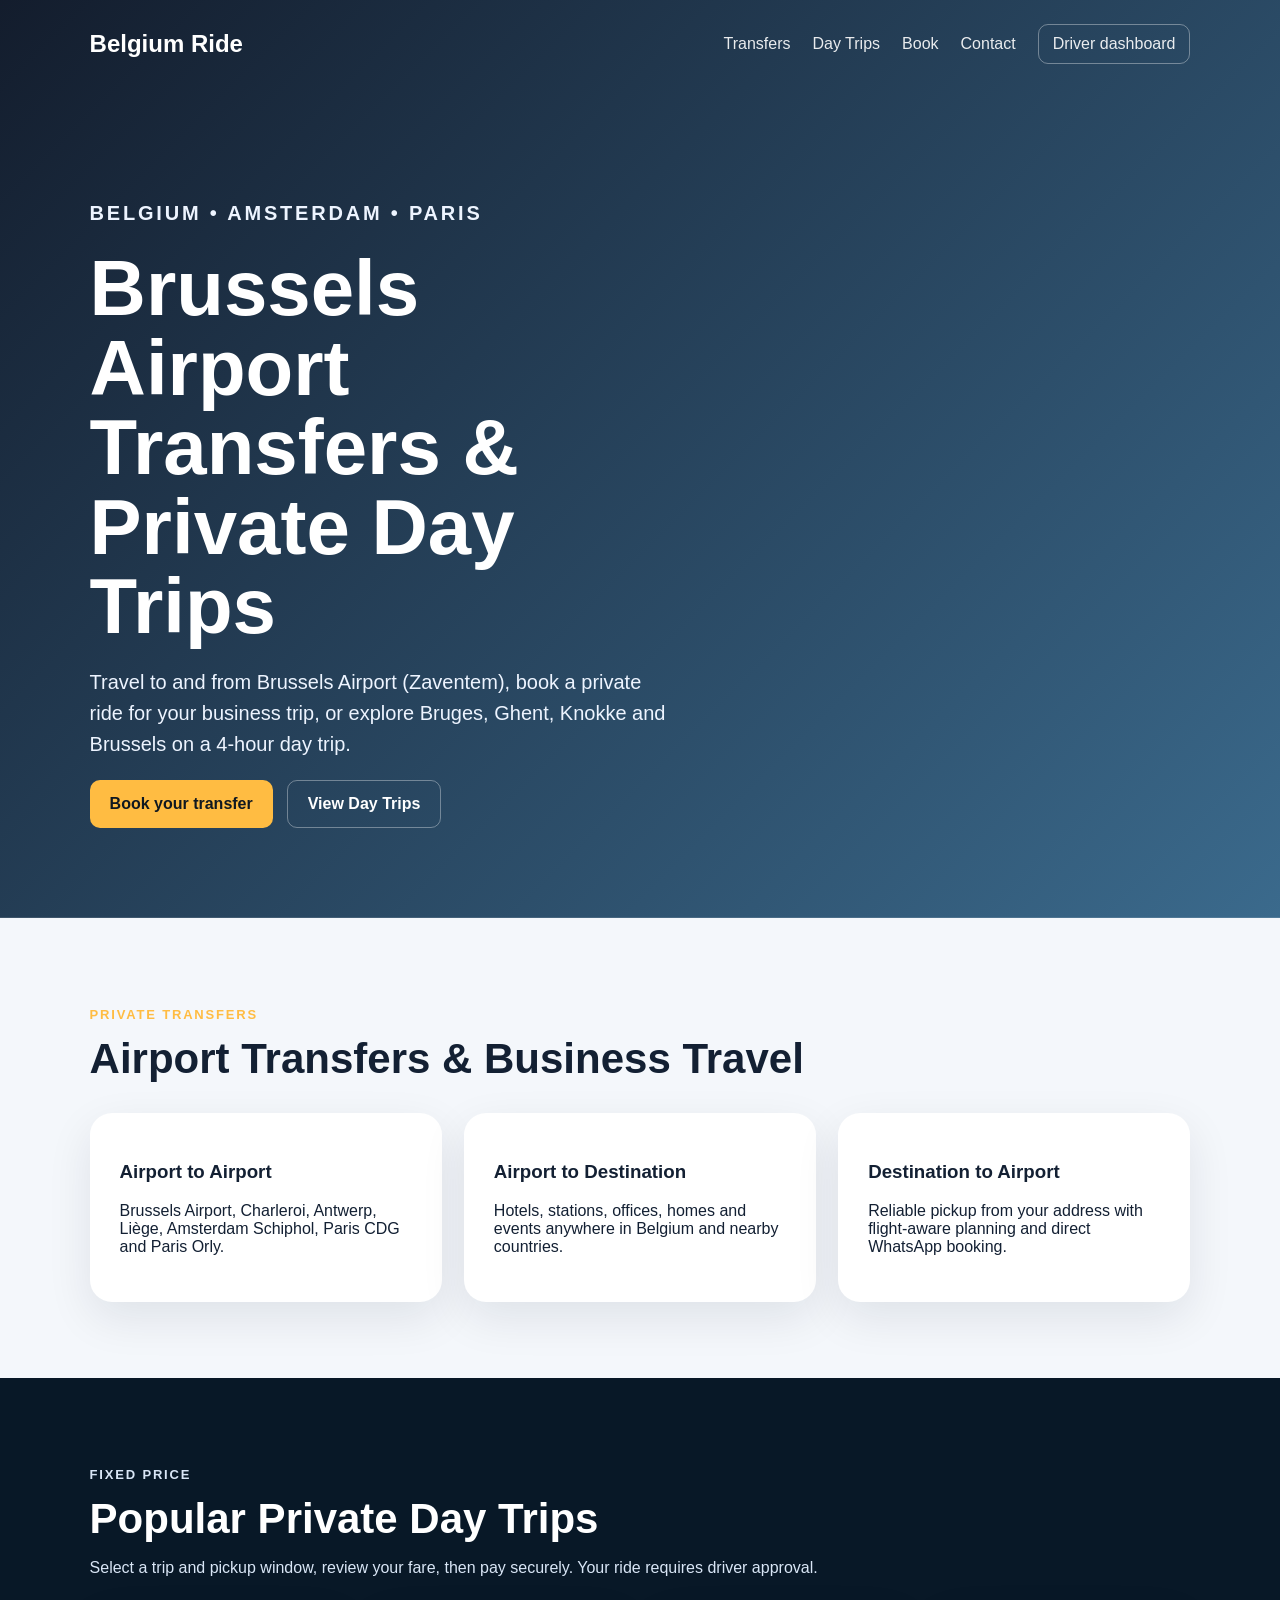
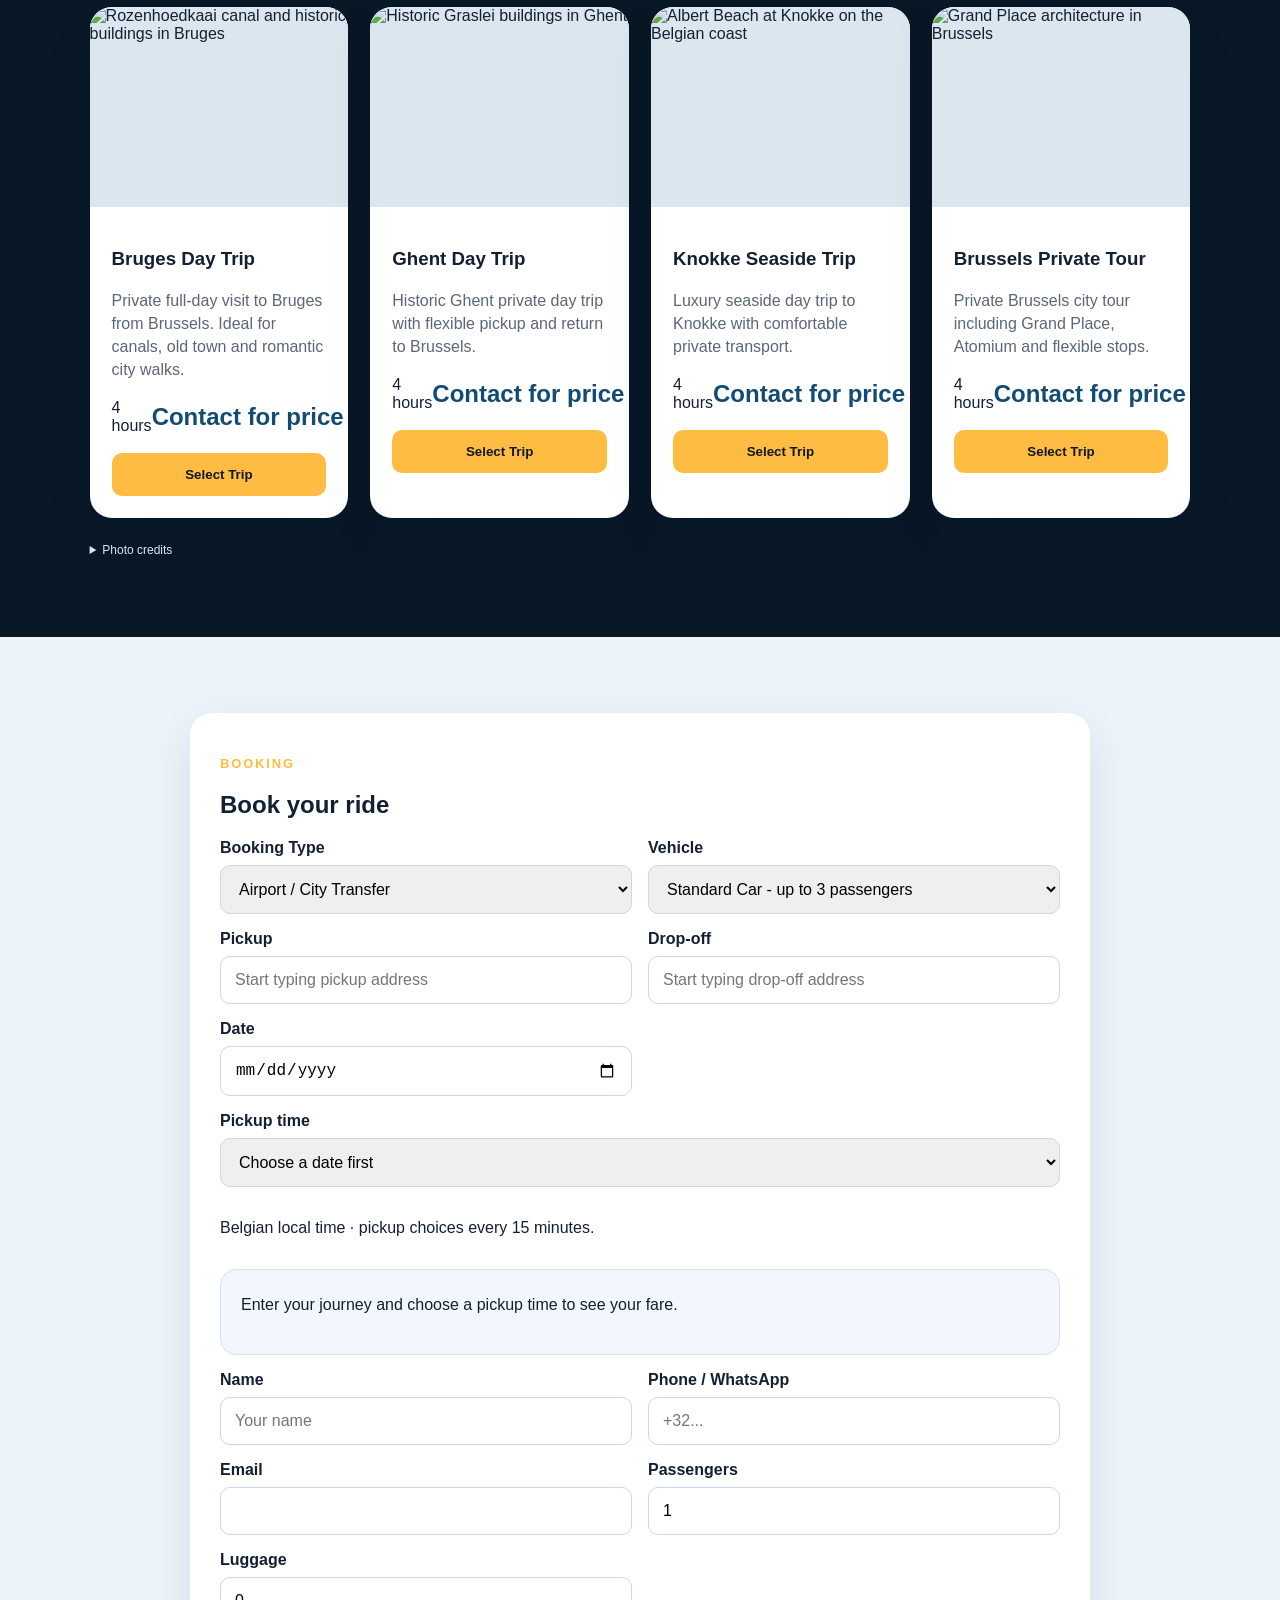
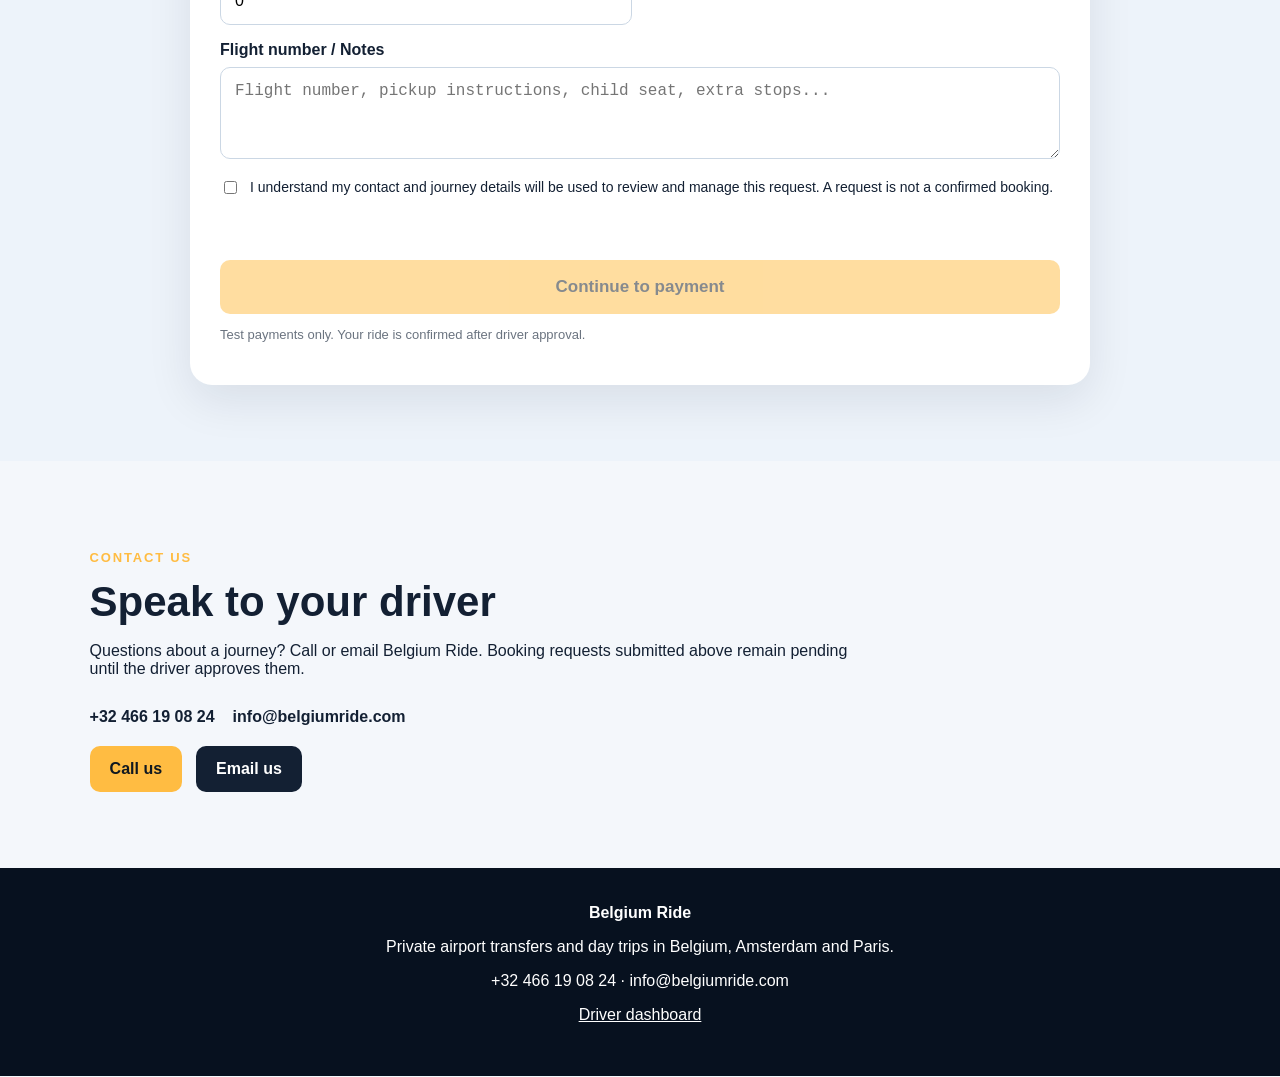
==== index.html @ a8a57d13 "Add files via upload" ====
<!DOCTYPE html>
<html lang="en">
<head>
  <meta charset="UTF-8" />
  <meta name="viewport" content="width=device-width, initial-scale=1.0" />
  <title>Brussels Airport Transfers &amp; Private Taxi | Belgium Ride</title>
  <meta name="description" content="Book Brussels Airport transfers, private business travel and 4-hour day trips with Belgium Ride. Choose your pickup time and see your fare before payment.">
  <link rel="stylesheet" href="style.css?v=20261018-simple" />
<link rel="canonical" href="https://khangroupbusiness.github.io/Taxibrussels/index.html"><meta property="og:site_name" content="Belgium Ride"><meta property="og:type" content="website"><meta property="og:title" content="Brussels Airport Transfers &amp; Private Taxi | Belgium Ride"><meta property="og:description" content="Airport transfers, business travel and 4-hour private day trips in Belgium. Choose your pickup time and see your fare online."><meta property="og:url" content="https://khangroupbusiness.github.io/Taxibrussels/index.html"><meta name="twitter:card" content="summary"><script type="application/ld+json">{"@context": "https://schema.org", "@type": "TaxiService", "name": "Belgium Ride", "url": "https://khangroupbusiness.github.io/Taxibrussels/index.html", "telephone": "+32466190824", "email": "info@belgiumride.com", "areaServed": {"@type": "Country", "name": "Belgium"}, "serviceType": ["Brussels Airport transfers", "Private business travel", "Private day trips"]}</script></head>
<body>
  <header class="hero">
    <nav class="nav">
      <div class="brand">Belgium Ride</div>
      <div class="nav-links">
        <a href="#transfers">Transfers</a>
        <a href="#day-trips">Day Trips</a>
        <a href="#booking">Book</a>
        <a href="#contact">Contact</a>
        <a class="driver-link" href="admin.html">Driver dashboard</a>

      </div>
    </nav>

    <div class="hero-content">
      <p class="eyebrow">Belgium • Amsterdam • Paris</p>
      <h1>Brussels Airport Transfers &amp; Private Day Trips</h1>
      <p>Travel to and from Brussels Airport (Zaventem), book a private ride for your business trip, or explore Bruges, Ghent, Knokke and Brussels on a 4-hour day trip.</p>
      <div class="hero-actions">
        <a class="btn primary" href="#booking">Book your transfer</a>
        <a class="btn ghost" href="#day-trips">View Day Trips</a>
      </div>
    </div>
  </header>

  <main>
    <section id="transfers" class="section">
      <div class="section-title">
        <p class="eyebrow">Private transfers</p>
        <h2>Airport Transfers &amp; Business Travel</h2>
      </div>
      <div class="cards three">
        <article class="card">
          <h3>Airport to Airport</h3>
          <p>Brussels Airport, Charleroi, Antwerp, Liège, Amsterdam Schiphol, Paris CDG and Paris Orly.</p>
        </article>
        <article class="card">
          <h3>Airport to Destination</h3>
          <p>Hotels, stations, offices, homes and events anywhere in Belgium and nearby countries.</p>
        </article>
        <article class="card">
          <h3>Destination to Airport</h3>
          <p>Reliable pickup from your address with flight-aware planning and direct WhatsApp booking.</p>
        </article>
      </div>
    </section>

    <section id="day-trips" class="section dark">
      <div class="section-title">
        <p class="eyebrow">Fixed price</p>
        <h2>Popular Private Day Trips</h2>
        <p>Select a trip and pickup window, review your fare, then pay securely. Your ride requires driver approval.</p>
      </div>

      <div class="trip-grid">
        <article class="trip-card">
          <img class="trip-photo" src="https://thumb.wikimedia.org/wikipedia/commons/thumb/7/7c/Rozenhoedkaai_Brugge.jpg/960px-Rozenhoedkaai_Brugge.jpg?utm_campaign=index&amp;utm_content=thumbnail&amp;utm_source=commons.wikimedia.org" alt="Rozenhoedkaai canal and historic buildings in Bruges" loading="lazy" width="960" height="640">
          <div class="trip-body">
            <h3>Bruges Day Trip</h3>
            <p>Private full-day visit to Bruges from Brussels. Ideal for canals, old town and romantic city walks.</p>
            <div class="trip-meta"><span>4 hours</span><strong data-trip-price="trip_bruges">€360</strong></div>
            <button onclick="selectDayTrip('Bruges Day Trip', 'Brussels', 'Bruges', 360, '4 hours')" class="btn primary full">Select Trip</button>
          </div>
        </article>

        <article class="trip-card">
          <img class="trip-photo" src="https://thumb.wikimedia.org/wikipedia/commons/thumb/2/2b/Belgique_-_Gand_-_Graslei_-_02.jpg/960px-Belgique_-_Gand_-_Graslei_-_02.jpg?utm_campaign=index&amp;utm_content=thumbnail&amp;utm_source=commons.wikimedia.org" alt="Historic Graslei buildings in Ghent" loading="lazy" width="960" height="640">
          <div class="trip-body">
            <h3>Ghent Day Trip</h3>
            <p>Historic Ghent private day trip with flexible pickup and return to Brussels.</p>
            <div class="trip-meta"><span>4 hours</span><strong data-trip-price="trip_ghent">€290</strong></div>
            <button onclick="selectDayTrip('Ghent Day Trip', 'Brussels', 'Ghent', 290, '4 hours')" class="btn primary full">Select Trip</button>
          </div>
        </article>

        <article class="trip-card">
          <img class="trip-photo" src="https://thumb.wikimedia.org/wikipedia/commons/thumb/7/78/Knokke_Albertstrand_R02.jpg/960px-Knokke_Albertstrand_R02.jpg?utm_campaign=index&amp;utm_content=thumbnail&amp;utm_source=commons.wikimedia.org" alt="Albert Beach at Knokke on the Belgian coast" loading="lazy" width="960" height="640">
          <div class="trip-body">
            <h3>Knokke Seaside Trip</h3>
            <p>Luxury seaside day trip to Knokke with comfortable private transport.</p>
            <div class="trip-meta"><span>4 hours</span><strong data-trip-price="trip_knokke">€420</strong></div>
            <button onclick="selectDayTrip('Knokke Seaside Trip', 'Brussels', 'Knokke', 420, '4 hours')" class="btn primary full">Select Trip</button>
          </div>
        </article>

        <article class="trip-card">
          <img class="trip-photo" src="https://thumb.wikimedia.org/wikipedia/commons/thumb/3/31/Grand-Place%2C_Brussels_-_panorama%2C_June_2018_%28cropped%29.jpg/960px-Grand-Place%2C_Brussels_-_panorama%2C_June_2018_%28cropped%29.jpg?utm_campaign=index&amp;utm_content=thumbnail&amp;utm_source=commons.wikimedia.org" alt="Grand Place architecture in Brussels" loading="lazy" width="960" height="640">
          <div class="trip-body">
            <h3>Brussels Private Tour</h3>
            <p>Private Brussels city tour including Grand Place, Atomium and flexible stops.</p>
            <div class="trip-meta"><span>4 hours</span><strong data-trip-price="trip_brussels">€240</strong></div>
            <button onclick="selectDayTrip('Brussels Private Tour', 'Brussels', 'Brussels', 240, '4 hours')" class="btn primary full">Select Trip</button>
          </div>
        </article>
      </div>
<details class="photo-credits"><summary>Photo credits</summary><p>Photos resized and cropped to fit the cards.</p><ul><li>Bruges: <a href="https://commons.wikimedia.org/wiki/File:Rozenhoedkaai_Brugge.jpg" target="_blank" rel="noopener noreferrer">Hans Hillewaert</a> · <a href="https://creativecommons.org/licenses/by-sa/3.0/" target="_blank" rel="noopener noreferrer">CC BY-SA 3.0</a></li><li>Ghent: <a href="https://commons.wikimedia.org/wiki/File:Belgique_-_Gand_-_Graslei_-_02.jpg" target="_blank" rel="noopener noreferrer">EmDee</a> · <a href="https://creativecommons.org/licenses/by-sa/4.0/" target="_blank" rel="noopener noreferrer">CC BY-SA 4.0</a></li><li>Knokke: <a href="https://commons.wikimedia.org/wiki/File:Knokke_Albertstrand_R02.jpg" target="_blank" rel="noopener noreferrer">Marc Ryckaert</a> · <a href="https://creativecommons.org/licenses/by/3.0/" target="_blank" rel="noopener noreferrer">CC BY 3.0</a></li><li>Brussels: <a href="https://commons.wikimedia.org/wiki/File:Grand-Place,_Brussels_-_panorama,_June_2018_(cropped).jpg" target="_blank" rel="noopener noreferrer">Celuici; crop by BaldBoris</a> · <a href="https://creativecommons.org/licenses/by-sa/4.0/" target="_blank" rel="noopener noreferrer">CC BY-SA 4.0</a></li></ul></details>
    </section>

    <section id="booking" class="section booking-section">
      <div class="booking-layout">
        <div class="booking-card">
          <p class="eyebrow">Booking</p>
          <h2>Book your ride</h2>

          <div class="form-grid">
            <label>Booking Type
              <select id="bookingType">
                <option value="transfer">Airport / City Transfer</option>
                <option value="day-trip">Day Trip</option>
              </select>
            </label>

            <label>Vehicle
              <select id="vehicleType">
                <option value="standard">Standard Car - up to 3 passengers</option>
                
                
              </select>
            </label>

            <label>Pickup
              <input id="pickup" placeholder="Start typing pickup address" />
            </label>

            <label>Drop-off
              <input id="dropoff" placeholder="Start typing drop-off address" />
            </label>

            <label>Date
              <input id="date" type="date" />
            </label>

            <input id="time" type="hidden" value="09:00">

            <label class="full-row">Pickup time
<select id="availableSlot"><option value="">Choose a date first</option></select>
</label><p id="slotHelp" class="full-row">Belgian local time · pickup choices every 15 minutes.</p>
<div id="quoteBox" class="inline-fare full-row" aria-live="polite"></div>
<label>Name
              <input required minlength="2" autocomplete="name" id="customerName" placeholder="Your name" />
            </label>

            <label>Phone / WhatsApp
              <input required minlength="6" autocomplete="tel" type="tel" id="customerPhone" placeholder="+32..." />
            </label>

            <label>Email
<input id="customerEmail" type="email" required maxlength="254" autocomplete="email" />
</label>
<label>Passengers
              <input id="passengers" type="number" min="1" max="3" value="1" />
            </label>

            <label>Luggage
              <input id="luggage" type="number" min="0" max="4" value="0" />
            </label>

            <label class="full-row">Flight number / Notes
              <textarea id="notes" placeholder="Flight number, pickup instructions, child seat, extra stops..."></textarea>
            </label>
          </div>

          <label class="consent"><input id="bookingConsent" type="checkbox"> I understand my contact and journey details will be used to review and manage this request. A request is not a confirmed booking.</label><p id="bookingStatus" role="status" aria-live="polite"></p>
<div class="button-row">
            
            <button id="requestBooking" onclick="saveBooking()" class="btn primary full" disabled>Continue to payment</button>
          </div>
<p class="small">Test payments only. Your ride is confirmed after driver approval.</p>
        </div>
      </div>
    </section>
  </main>

  <section id="contact" class="section contact-section">
    <div class="section-title"><p class="eyebrow">Contact us</p><h2>Speak to your driver</h2><p>Questions about a journey? Call or email Belgium Ride. Booking requests submitted above remain pending until the driver approves them.</p></div>
    <div class="contact-details"><a href="tel:+32466190824">+32 466 19 08 24</a><a href="mailto:info@belgiumride.com">info@belgiumride.com</a></div>
    <div class="button-row"><a class="btn primary" href="tel:+32466190824">Call us</a><a class="btn secondary" href="mailto:info@belgiumride.com">Email us</a></div>
  </section>
  <footer>
    <strong>Belgium Ride</strong>
    <p>Private airport transfers and day trips in Belgium, Amsterdam and Paris.</p>
    <p><a href="tel:+32466190824">+32 466 19 08 24</a> · <a href="mailto:info@belgiumride.com">info@belgiumride.com</a></p>
    <p><a class="footer-driver" href="admin.html">Driver dashboard</a></p>
  </footer>

  <script>
    window.GOOGLE_MAPS_API_KEY = "AIzaSyBNgeVP03fztdWEXpaSn84nmG_c0VZ3J9k";
  </script>
  <script src="https://cdn.jsdelivr.net/npm/@supabase/supabase-js@2.57.4/dist/umd/supabase.js"></script>
  <script src="booking-config.js"></script><script src="booking-api.js"></script>
  <script src="pricing.js?v=20261018-simple"></script>
  <script src="script.js?v=20261018-simple"></script><script src="availability.js?v=20261018-simple"></script>
<script src="payments.js?v=20261018-simple"></script>
</body>
</html>
---- style.css ----
*{box-sizing:border-box}body{margin:0;font-family:Arial,Helvetica,sans-serif;color:#132033;background:#f4f7fb}a{text-decoration:none;color:inherit}.hero{min-height:86vh;background:linear-gradient(135deg,rgba(5,15,32,.94),rgba(18,75,116,.82)),url('https://images.unsplash.com/photo-1500530855697-b586d89ba3ee?auto=format&fit=crop&w=1600&q=80');background-size:cover;background-position:center;color:white}.nav{display:flex;justify-content:space-between;align-items:center;padding:24px 7%}.brand{font-size:24px;font-weight:800}.nav-links{display:flex;gap:22px;align-items:center}.nav-links a{opacity:.9}.hero-content{max-width:760px;padding:90px 7%}.eyebrow{text-transform:uppercase;letter-spacing:.14em;font-size:13px;color:#ffbc42;font-weight:800}.hero h1{font-size:clamp(42px,7vw,78px);line-height:1.02;margin:12px 0 20px}.hero p{font-size:20px;line-height:1.55;color:#edf4ff}.hero-actions,.button-row,.contact-buttons{display:flex;gap:14px;flex-wrap:wrap}.btn{display:inline-flex;justify-content:center;align-items:center;padding:14px 20px;border-radius:10px;border:0;cursor:pointer;font-weight:800}.primary{background:#ffbc42;color:#101820}.secondary{background:#132033;color:white}.ghost{border:1px solid rgba(255,255,255,.35);color:white}.full{width:100%}.section{padding:76px 7%}.section-title{max-width:780px;margin-bottom:30px}.section-title h2{font-size:42px;margin:8px 0}.cards.three{display:grid;grid-template-columns:repeat(3,1fr);gap:22px}.card,.booking-card,.summary-card,.trip-card{background:white;border-radius:22px;box-shadow:0 16px 46px rgba(10,25,47,.09)}.card{padding:30px}.dark{background:#081827;color:white}.dark .section-title p{color:#d9e6f6}.trip-grid{display:grid;grid-template-columns:repeat(4,1fr);gap:22px}.trip-card{overflow:hidden;color:#132033}.trip-image{height:180px;background-size:cover;background-position:center}.trip-body{padding:22px}.trip-body p{color:#5b6676;line-height:1.45}.trip-meta{display:flex;justify-content:space-between;align-items:center;margin:18px 0}.trip-meta strong{font-size:24px;color:#124b74}.booking-section{background:#edf3fa}.booking-layout{display:grid;grid-template-columns:1.35fr .8fr;gap:26px;align-items:start}.booking-card,.summary-card{padding:30px}.form-grid{display:grid;grid-template-columns:repeat(2,1fr);gap:16px}label{display:flex;flex-direction:column;gap:8px;font-weight:800}input,select,textarea{padding:14px;border:1px solid #cbd7e4;border-radius:10px;font-size:16px}textarea{min-height:92px}.full-row{grid-column:1/-1}.button-row{margin-top:20px}.quote{padding:20px;background:#f5f7fb;border-radius:16px;line-height:1.5}.quote.empty{color:#6b7480}.quote ul{padding-left:20px}.big-price{font-size:40px;font-weight:900;color:#124b74;margin-top:14px}.small{font-size:13px;color:#6b7480}.payment-box{margin-top:20px;padding-top:18px;border-top:1px solid #e5ebf2}.pay,.pay-alt,.whatsapp,.email{width:100%;margin-top:10px}.pay{background:#635bff;color:white}.pay-alt{background:#111;color:white}.whatsapp{background:#25d366;color:white}.email{background:#124b74;color:white}.disabled{opacity:.45;pointer-events:none}footer{padding:36px 7%;background:#07111f;color:white;text-align:center}code{background:#eef2f7;padding:2px 5px;border-radius:5px;color:#132033}@media(max-width:1000px){.trip-grid,.cards.three,.booking-layout{grid-template-columns:1fr 1fr}.trip-grid{grid-template-columns:1fr 1fr}}@media(max-width:760px){.nav{align-items:flex-start;gap:16px}.nav-links{flex-wrap:wrap}.trip-grid,.cards.three,.booking-layout,.form-grid{grid-template-columns:1fr}.hero-content{padding-top:56px}.section{padding:54px 5%}.section-title h2{font-size:34px}}
[hidden]{display:none!important} #bookingStatus,#adminStatus{padding:12px;line-height:1.6} .quote{margin:14px 0;overflow-wrap:anywhere} label.consent{display:flex;gap:10px;align-items:flex-start;margin:18px 0} input[type=checkbox]{width:auto;flex-shrink:0} button:disabled{opacity:.5;cursor:wait} select{max-width:100%} .admin-body label{display:block;margin:12px 0}.admin-body .btn{margin:6px} .full-row{grid-column:1/-1}

.weekly-card,.exception-card,.manual-window{margin:24px 0}.schedule-heading{display:flex;justify-content:space-between;align-items:center;gap:12px}.schedule-heading h2{margin:8px 0}.timezone-pill{background:#edf3fa;border-radius:24px;padding:10px 14px;font-size:13px;white-space:nowrap}.weekly-day{display:grid;grid-template-columns:130px 1fr;gap:18px;border-top:1px solid #e5ebf2;padding:14px 0}.weekly-day .day-toggle{display:flex;align-items:center;gap:10px;margin:12px 0}.day-periods{min-width:0}.time-period{display:flex;gap:10px;align-items:end;flex-wrap:wrap}.time-period label{flex:1;min-width:120px;font-size:13px}.time-period input{width:100%;margin-top:6px}.weekly-card button.small-button{padding:10px 14px;margin:6px 0;font-weight:600}.schedule-settings{margin-top:20px}#weeklyStatus,#exceptionStatus{line-height:1.6}#weeklyPreviewList{max-height:350px;overflow:auto;border:1px solid #e5ebf2;border-radius:12px;padding:0 14px}.preview-day{display:flex;justify-content:space-between;gap:14px;border-bottom:1px solid #e5ebf2;padding:12px 0}.preview-day strong{white-space:nowrap}.manual-window summary{font-weight:800;cursor:pointer}.weekly-day.off .time-period,.weekly-day.off .add-period{opacity:.45}@media(max-width:600px){.weekly-day{grid-template-columns:1fr;gap:0}.schedule-heading{align-items:flex-start}.time-period{gap:6px}.time-period label{min-width:100px}.preview-day{display:block}.preview-day strong{display:block;margin-bottom:6px}.admin-body .section{padding:28px 5%}.weekly-card,.exception-card,.manual-window{padding:20px}}

.driver-link{border:1px solid rgba(255,255,255,.4);padding:10px 14px;border-radius:10px}.contact-details{display:flex;gap:18px;flex-wrap:wrap;font-weight:700}.contact-details a{overflow-wrap:anywhere}.footer-driver{text-decoration:underline}footer a{overflow-wrap:anywhere}@media(max-width:600px){.nav{flex-direction:column}.nav-links{gap:12px}.contact-details{flex-direction:column;gap:12px}}

.price-card{margin:24px 0}.price-card fieldset{border:0;padding:0;min-width:0}.price-card details{margin:24px 0}.price-card summary{cursor:pointer;font-weight:700;margin-bottom:16px}#pricingStatus{line-height:1.6}.photo-credits{margin:22px 0 0;color:#d9e6f6;font-size:12px;line-height:1.7}.photo-credits a{text-decoration:underline}

.trip-photo{display:block;width:100%;height:200px;object-fit:cover;background:#dce6ef}.trip-card .trip-meta strong{white-space:nowrap}
/* Single-form booking and section-based driver dashboard */
.booking-layout{display:block;max-width:900px;margin:auto}.inline-fare{border:1px solid #d5e3ef;background:#f1f7fc;border-radius:16px;padding:20px;min-height:86px}.inline-fare .fare-label{display:block;font-size:14px;font-weight:700;color:#52637a}.inline-fare .big-price{display:block;margin:4px 0;font-size:36px}.inline-fare p{margin:6px 0}.booking-card .button-row{display:block}.booking-card #requestBooking{min-height:54px;font-size:17px}.driver-tabs{position:sticky;top:0;z-index:10;display:flex;gap:8px;flex-wrap:wrap;padding:14px 0;background:#f4f7fb;border-bottom:1px solid #d8e2eb;margin-bottom:20px}.driver-tabs button{border:1px solid #ccd8e4;border-radius:10px;padding:12px 16px;background:white;color:#132033;font-weight:700;cursor:pointer}.driver-tabs button[aria-pressed=true]{background:#132033;color:white}.driver-tabs span{display:inline-block;border-radius:20px;background:#ffbc42;color:#132033;padding:2px 7px;margin-left:4px}.driver-search{max-width:620px;margin-bottom:24px}.driver-view>.booking-card{margin:18px 0}.driver-view>h2{font-size:28px}.driver-view article.quote{border:1px solid #dce5ef;background:white;box-shadow:0 5px 18px #13203308}.driver-view .btn{min-height:44px}.weekly-day{display:grid;grid-template-columns:150px 1fr;gap:14px;padding:14px 0;border-bottom:1px solid #e3eaf0}.time-period{display:flex;gap:10px;align-items:end;flex-wrap:wrap}.day-periods{display:flex;gap:10px;flex-direction:column}.weekly-day.off{opacity:.55}.preview-day{display:flex;gap:20px;padding:10px 0}.schedule-heading{display:flex;justify-content:space-between;align-items:center}.timezone-pill{border-radius:20px;background:#e7f1f7;padding:8px 12px}.weekly-card,.exception-card,.manual-window{margin-top:20px}.driver-view #pricingFields{border:0;padding:0}.admin-body .section{max-width:1280px;margin:auto;padding-top:24px}label.consent{flex-direction:row;font-size:14px;font-weight:500;line-height:1.5}.consent input{margin-top:4px}@media(max-width:760px){.driver-tabs{gap:6px}.driver-tabs button{padding:10px;font-size:12px;flex:1 1 auto}.weekly-day{grid-template-columns:1fr}.booking-card{padding:22px}.driver-view article .btn{width:100%;margin-left:0;margin-right:0}.inline-fare .big-price{font-size:32px}}
.working-hours-row{display:grid;grid-template-columns:minmax(130px,1fr) 150px 150px;gap:16px;align-items:center;padding:14px 0;border-bottom:1px solid #e3eaf0}.hours-day{display:flex!important;flex-direction:row;align-items:center;gap:10px}.hours-day input{width:20px;height:20px}.hours-off{display:none}.working-hours-row.is-off input[type=time]{opacity:.4}.working-hours-row.is-off .hours-off{display:block;grid-column:2/-1;color:#67788c}.working-hours-row.is-off label:has(input[type=time]){display:none}#saveWorkingHours{margin-top:22px}@media(max-width:600px){.working-hours-row{grid-template-columns:1fr 1fr;gap:10px}.hours-day{grid-column:1/-1}.working-hours-row.is-off .hours-off{grid-column:1/-1}}
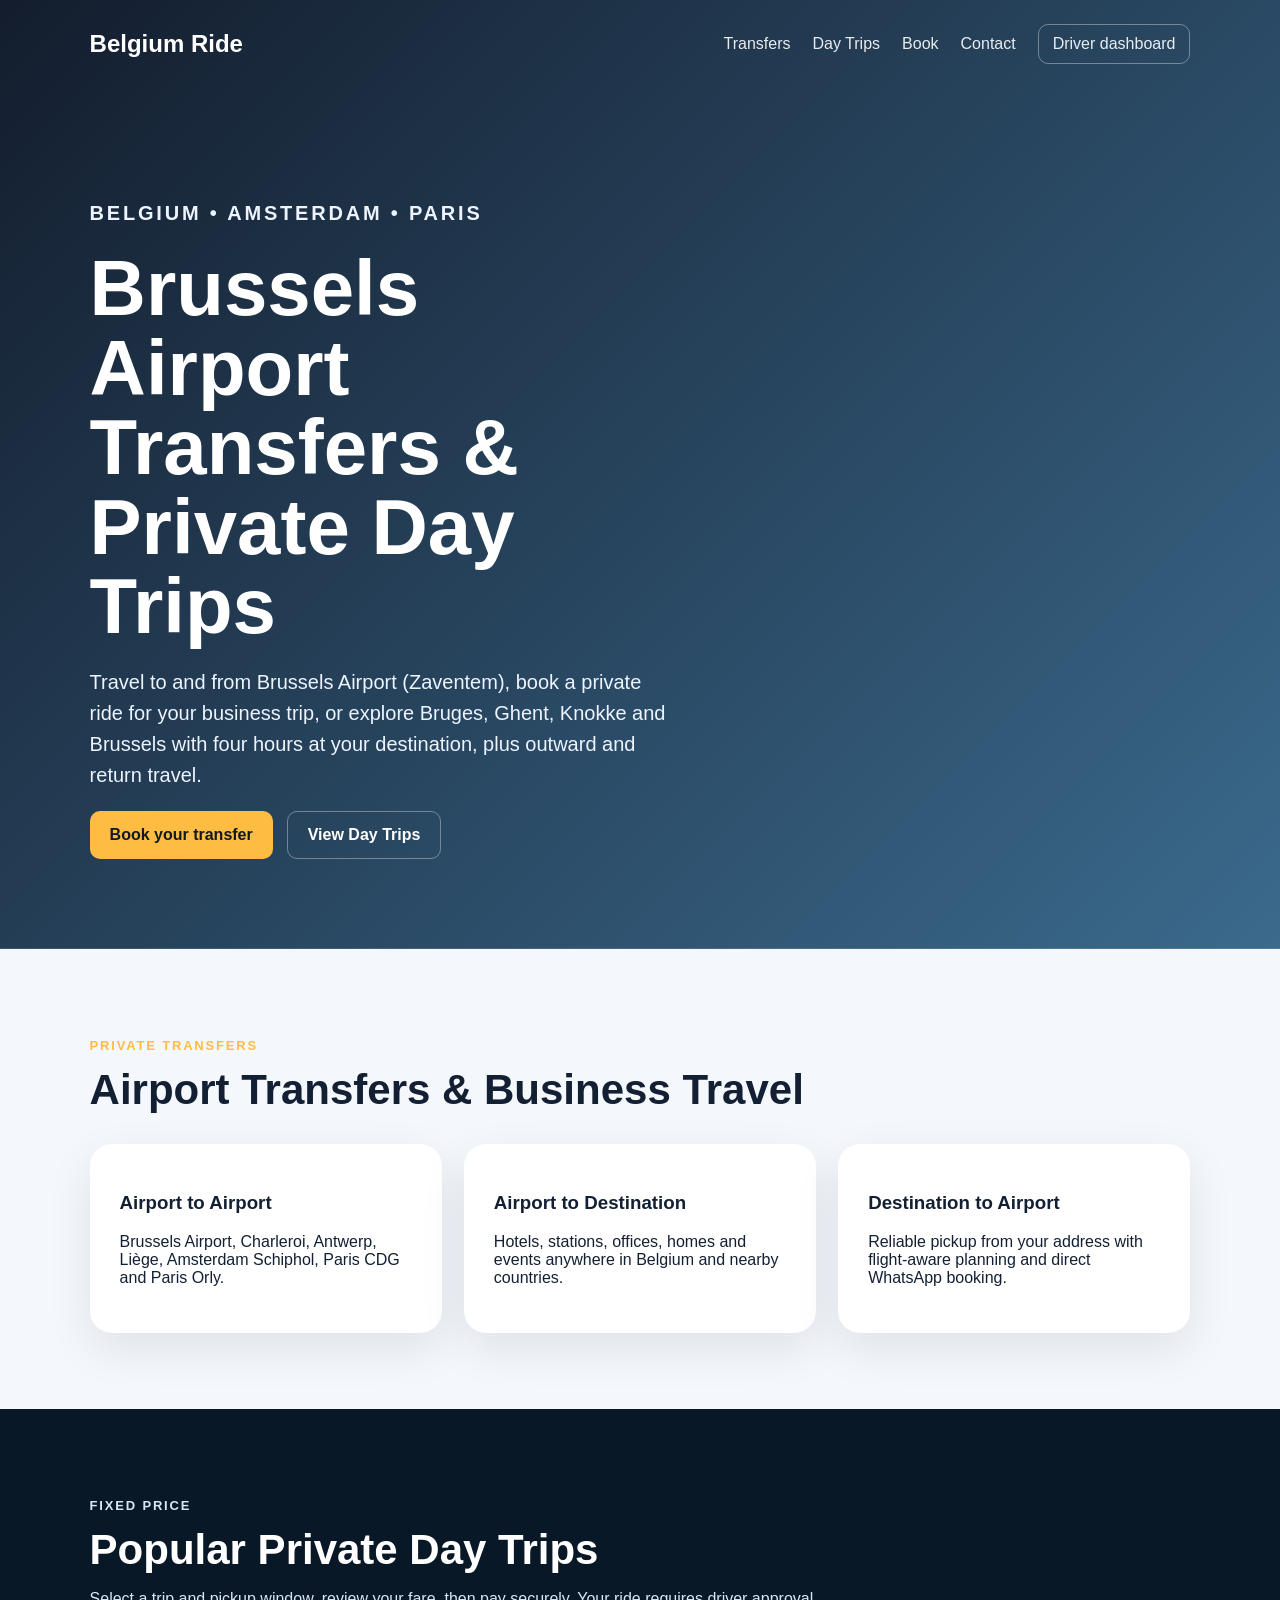
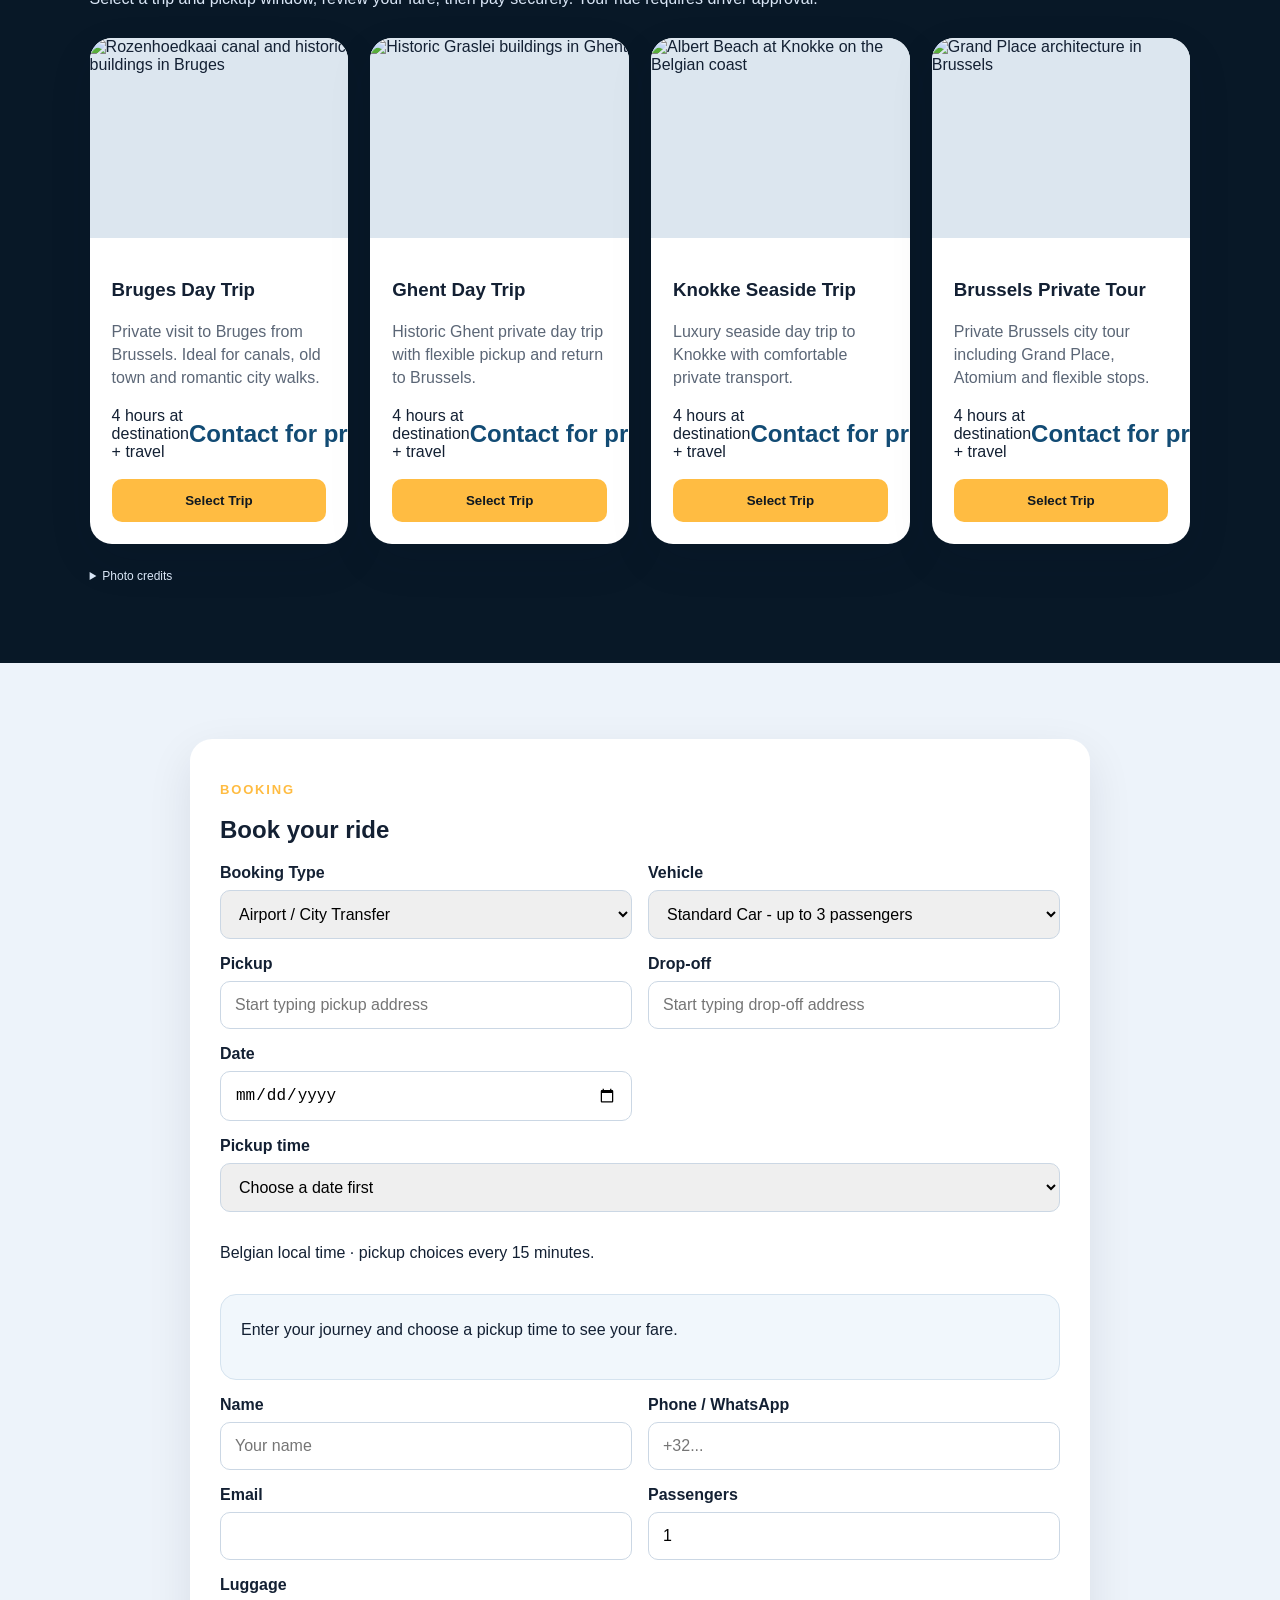
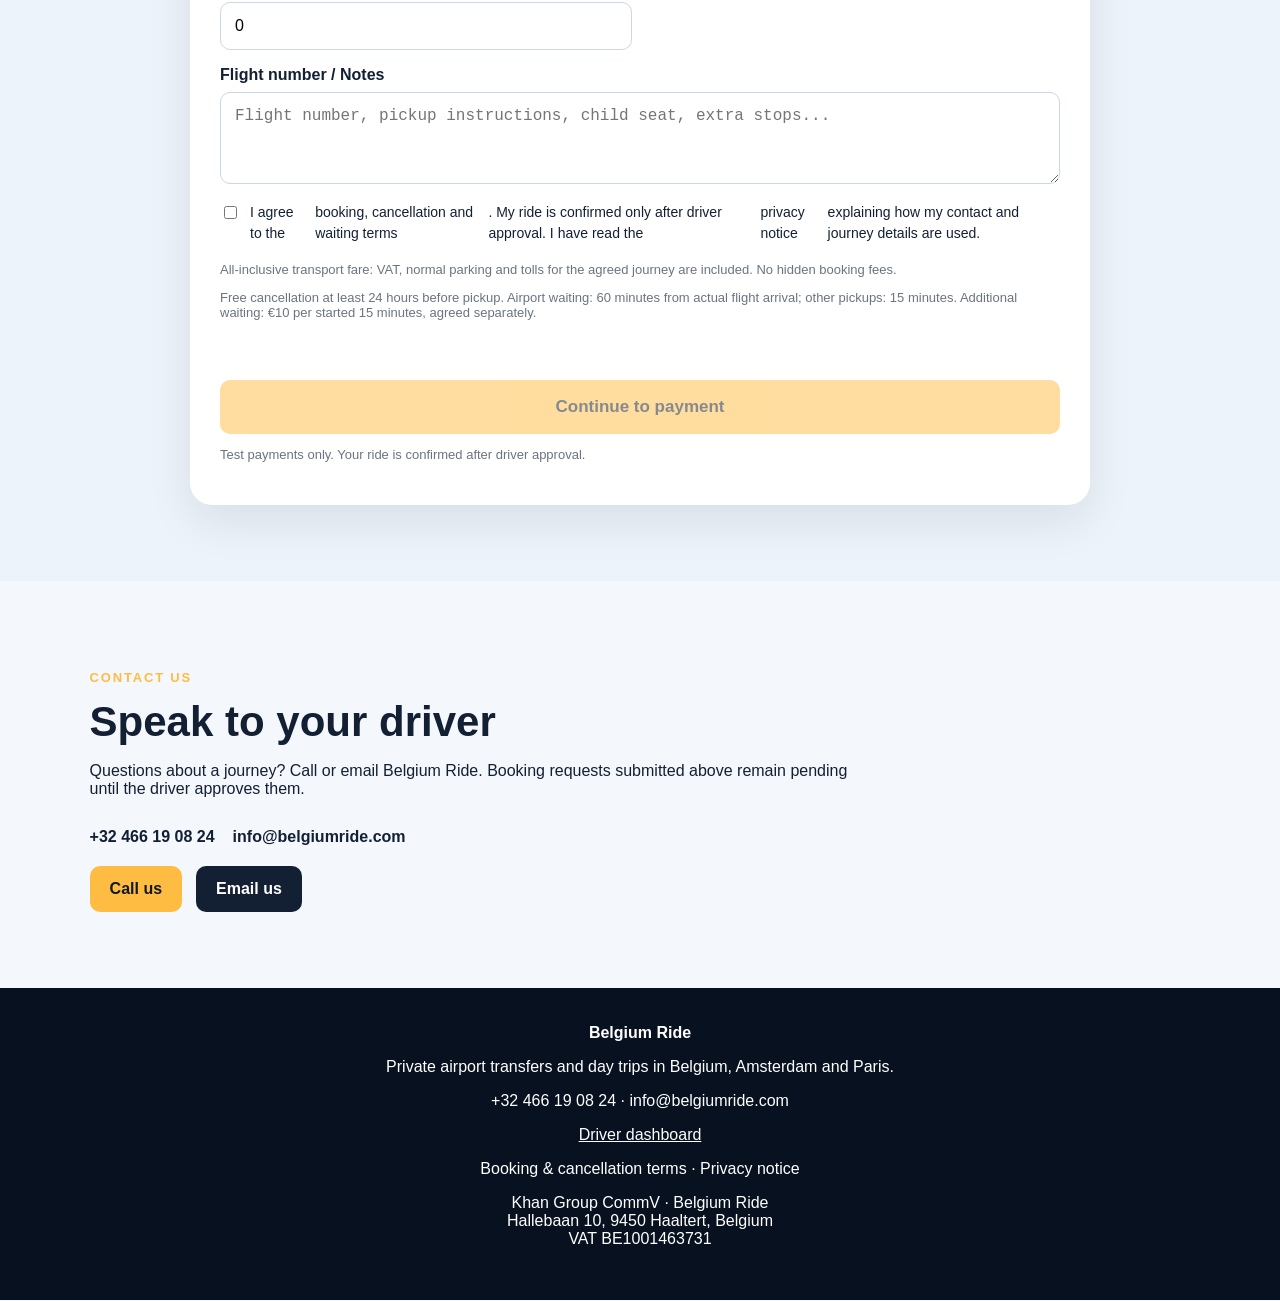
==== commit e4a3dde1: "Add files via upload" ====
--- a/index.html
+++ b/index.html
@@ -6,7 +6,7 @@
   <title>Brussels Airport Transfers &amp; Private Taxi | Belgium Ride</title>
   <meta name="description" content="Book Brussels Airport transfers, private business travel and 4-hour day trips with Belgium Ride. Choose your pickup time and see your fare before payment.">
   <link rel="stylesheet" href="style.css?v=20261018-simple" />
-<link rel="canonical" href="https://khangroupbusiness.github.io/Taxibrussels/index.html"><meta property="og:site_name" content="Belgium Ride"><meta property="og:type" content="website"><meta property="og:title" content="Brussels Airport Transfers &amp; Private Taxi | Belgium Ride"><meta property="og:description" content="Airport transfers, business travel and 4-hour private day trips in Belgium. Choose your pickup time and see your fare online."><meta property="og:url" content="https://khangroupbusiness.github.io/Taxibrussels/index.html"><meta name="twitter:card" content="summary"><script type="application/ld+json">{"@context": "https://schema.org", "@type": "TaxiService", "name": "Belgium Ride", "url": "https://khangroupbusiness.github.io/Taxibrussels/index.html", "telephone": "+32466190824", "email": "info@belgiumride.com", "areaServed": {"@type": "Country", "name": "Belgium"}, "serviceType": ["Brussels Airport transfers", "Private business travel", "Private day trips"]}</script></head>
+<link rel="canonical" href="https://belgiumride.com/"><meta property="og:site_name" content="Belgium Ride"><meta property="og:type" content="website"><meta property="og:title" content="Brussels Airport Transfers &amp; Private Taxi | Belgium Ride"><meta property="og:description" content="Airport transfers, business travel and 4-hour private day trips in Belgium. Choose your pickup time and see your fare online."><meta property="og:url" content="https://belgiumride.com/"><meta name="twitter:card" content="summary"><script type="application/ld+json">{"@context": "https://schema.org", "@type": "TaxiService", "name": "Belgium Ride", "url": "https://belgiumride.com/", "telephone": "+32466190824", "email": "info@belgiumride.com", "areaServed": {"@type": "Country", "name": "Belgium"}, "serviceType": ["Brussels Airport transfers", "Private business travel", "Private day trips"]}</script></head>
 <body>
   <header class="hero">
     <nav class="nav">
@@ -24,7 +24,7 @@
     <div class="hero-content">
       <p class="eyebrow">Belgium • Amsterdam • Paris</p>
       <h1>Brussels Airport Transfers &amp; Private Day Trips</h1>
-      <p>Travel to and from Brussels Airport (Zaventem), book a private ride for your business trip, or explore Bruges, Ghent, Knokke and Brussels on a 4-hour day trip.</p>
+      <p>Travel to and from Brussels Airport (Zaventem), book a private ride for your business trip, or explore Bruges, Ghent, Knokke and Brussels with four hours at your destination, plus outward and return travel.</p>
       <div class="hero-actions">
         <a class="btn primary" href="#booking">Book your transfer</a>
         <a class="btn ghost" href="#day-trips">View Day Trips</a>
@@ -66,8 +66,8 @@
           <img class="trip-photo" src="https://thumb.wikimedia.org/wikipedia/commons/thumb/7/7c/Rozenhoedkaai_Brugge.jpg/960px-Rozenhoedkaai_Brugge.jpg?utm_campaign=index&amp;utm_content=thumbnail&amp;utm_source=commons.wikimedia.org" alt="Rozenhoedkaai canal and historic buildings in Bruges" loading="lazy" width="960" height="640">
           <div class="trip-body">
             <h3>Bruges Day Trip</h3>
-            <p>Private full-day visit to Bruges from Brussels. Ideal for canals, old town and romantic city walks.</p>
-            <div class="trip-meta"><span>4 hours</span><strong data-trip-price="trip_bruges">€360</strong></div>
+            <p>Private visit to Bruges from Brussels. Ideal for canals, old town and romantic city walks.</p>
+            <div class="trip-meta"><span>4 hours at destination + travel</span><strong data-trip-price="trip_bruges">€360</strong></div>
             <button onclick="selectDayTrip('Bruges Day Trip', 'Brussels', 'Bruges', 360, '4 hours')" class="btn primary full">Select Trip</button>
           </div>
         </article>
@@ -77,7 +77,7 @@
           <div class="trip-body">
             <h3>Ghent Day Trip</h3>
             <p>Historic Ghent private day trip with flexible pickup and return to Brussels.</p>
-            <div class="trip-meta"><span>4 hours</span><strong data-trip-price="trip_ghent">€290</strong></div>
+            <div class="trip-meta"><span>4 hours at destination + travel</span><strong data-trip-price="trip_ghent">€290</strong></div>
             <button onclick="selectDayTrip('Ghent Day Trip', 'Brussels', 'Ghent', 290, '4 hours')" class="btn primary full">Select Trip</button>
           </div>
         </article>
@@ -87,7 +87,7 @@
           <div class="trip-body">
             <h3>Knokke Seaside Trip</h3>
             <p>Luxury seaside day trip to Knokke with comfortable private transport.</p>
-            <div class="trip-meta"><span>4 hours</span><strong data-trip-price="trip_knokke">€420</strong></div>
+            <div class="trip-meta"><span>4 hours at destination + travel</span><strong data-trip-price="trip_knokke">€420</strong></div>
             <button onclick="selectDayTrip('Knokke Seaside Trip', 'Brussels', 'Knokke', 420, '4 hours')" class="btn primary full">Select Trip</button>
           </div>
         </article>
@@ -97,7 +97,7 @@
           <div class="trip-body">
             <h3>Brussels Private Tour</h3>
             <p>Private Brussels city tour including Grand Place, Atomium and flexible stops.</p>
-            <div class="trip-meta"><span>4 hours</span><strong data-trip-price="trip_brussels">€240</strong></div>
+            <div class="trip-meta"><span>4 hours at destination + travel</span><strong data-trip-price="trip_brussels">€240</strong></div>
             <button onclick="selectDayTrip('Brussels Private Tour', 'Brussels', 'Brussels', 240, '4 hours')" class="btn primary full">Select Trip</button>
           </div>
         </article>
@@ -169,7 +169,7 @@
             </label>
           </div>
 
-          <label class="consent"><input id="bookingConsent" type="checkbox"> I understand my contact and journey details will be used to review and manage this request. A request is not a confirmed booking.</label><p id="bookingStatus" role="status" aria-live="polite"></p>
+          <label class="consent"><input id="bookingConsent" type="checkbox"> I agree to the <a href="booking-terms.html" target="_blank" rel="noopener">booking, cancellation and waiting terms</a>. My ride is confirmed only after driver approval. I have read the <a href="privacy.html" target="_blank" rel="noopener">privacy notice</a> explaining how my contact and journey details are used.</label><p class="small">All-inclusive transport fare: VAT, normal parking and tolls for the agreed journey are included. No hidden booking fees.</p><p class="small">Free cancellation at least 24 hours before pickup. Airport waiting: 60 minutes from actual flight arrival; other pickups: 15 minutes. Additional waiting: €10 per started 15 minutes, agreed separately.</p><p id="bookingStatus" role="status" aria-live="polite"></p>
 <div class="button-row">
             
             <button id="requestBooking" onclick="saveBooking()" class="btn primary full" disabled>Continue to payment</button>
@@ -190,6 +190,7 @@
     <p>Private airport transfers and day trips in Belgium, Amsterdam and Paris.</p>
     <p><a href="tel:+32466190824">+32 466 19 08 24</a> · <a href="mailto:info@belgiumride.com">info@belgiumride.com</a></p>
     <p><a class="footer-driver" href="admin.html">Driver dashboard</a></p>
+    <p><a href="booking-terms.html">Booking &amp; cancellation terms</a> · <a href="privacy.html">Privacy notice</a></p><p>Khan Group CommV · Belgium Ride<br>Hallebaan 10, 9450 Haaltert, Belgium<br>VAT BE1001463731</p>
   </footer>
 
   <script>
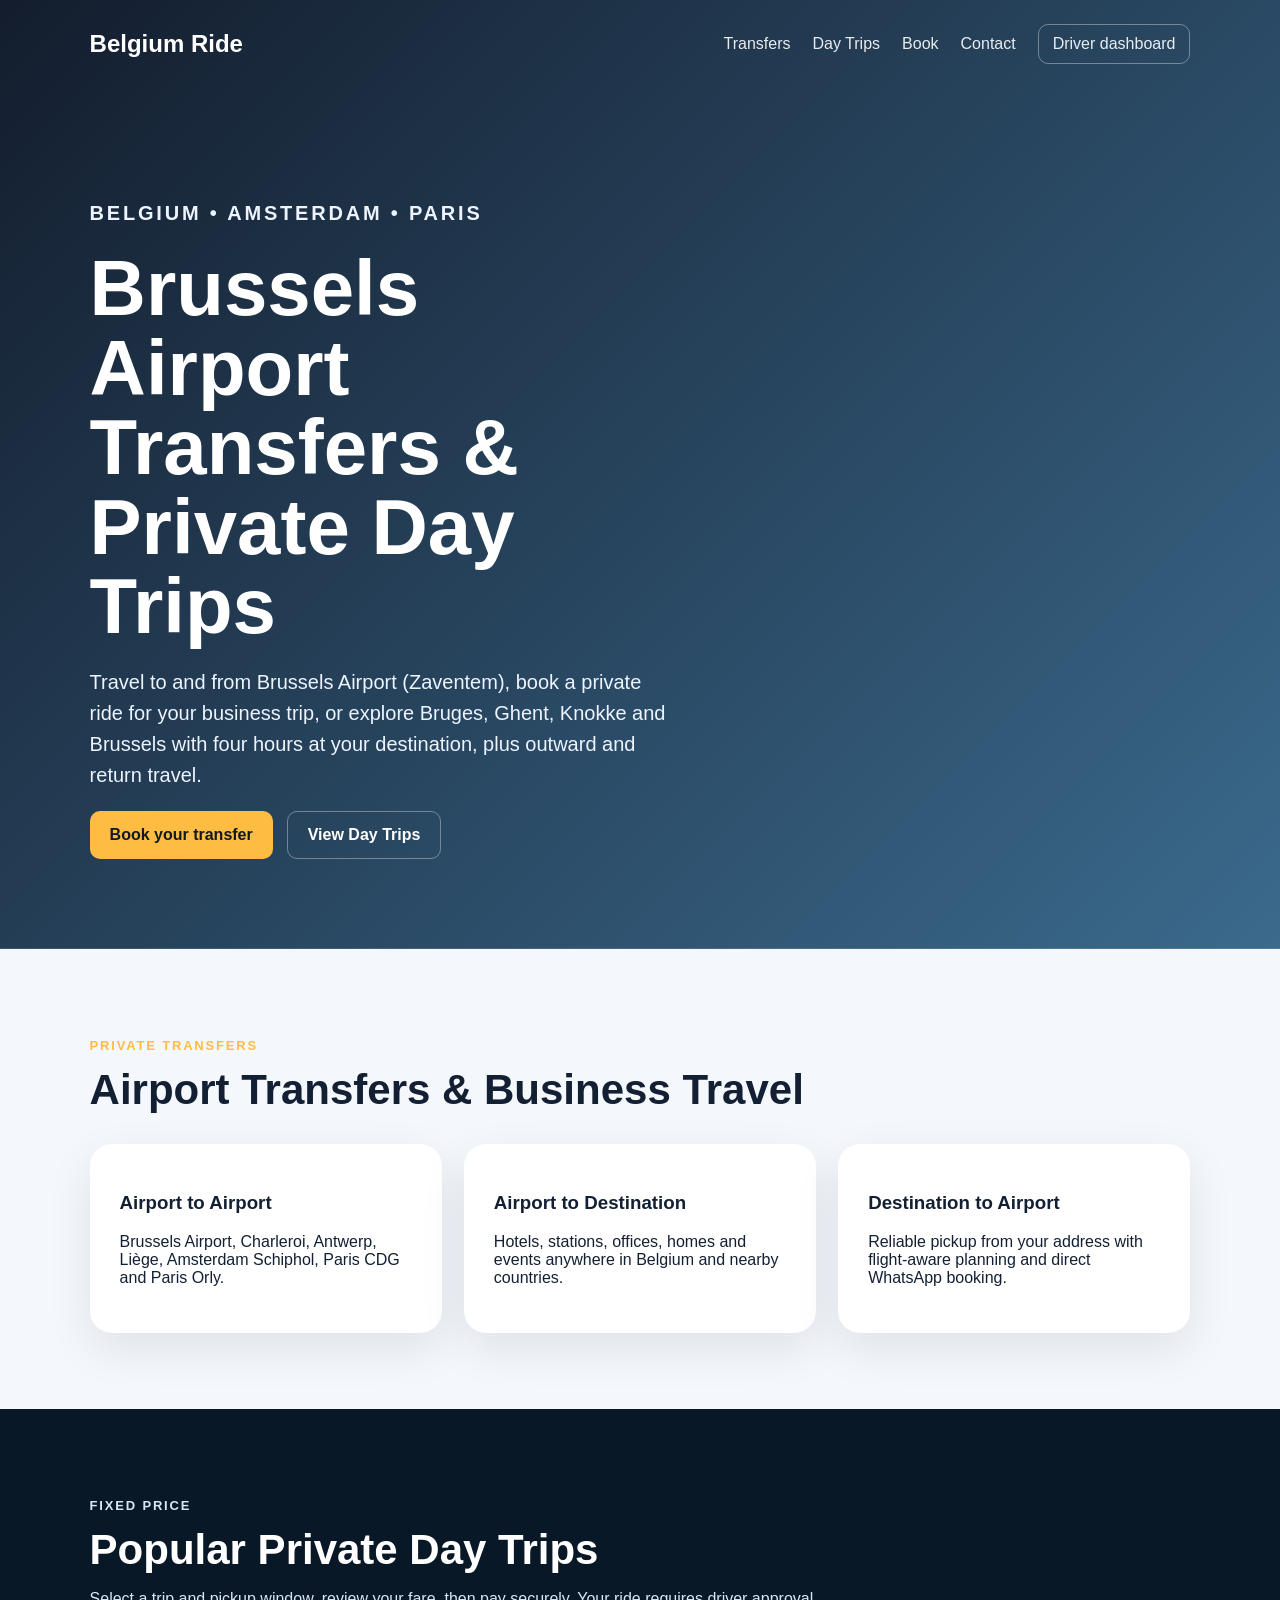
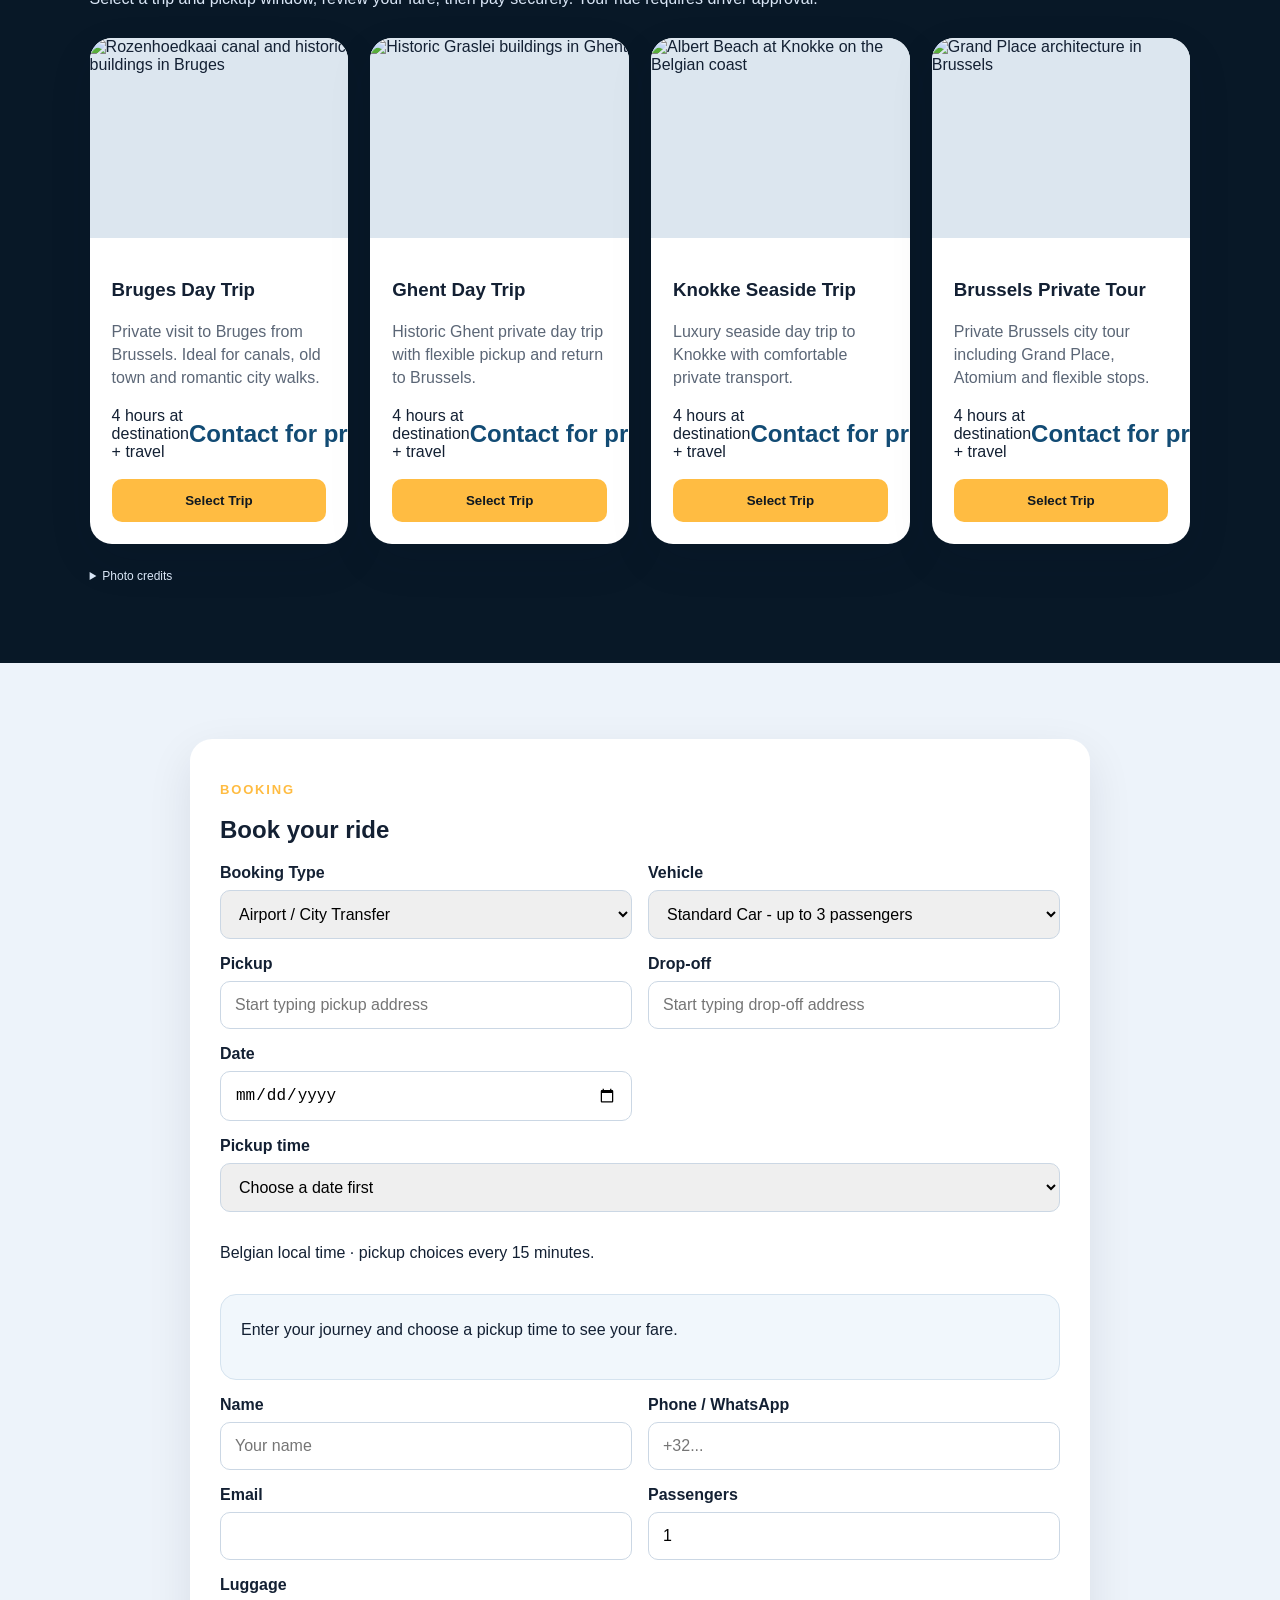
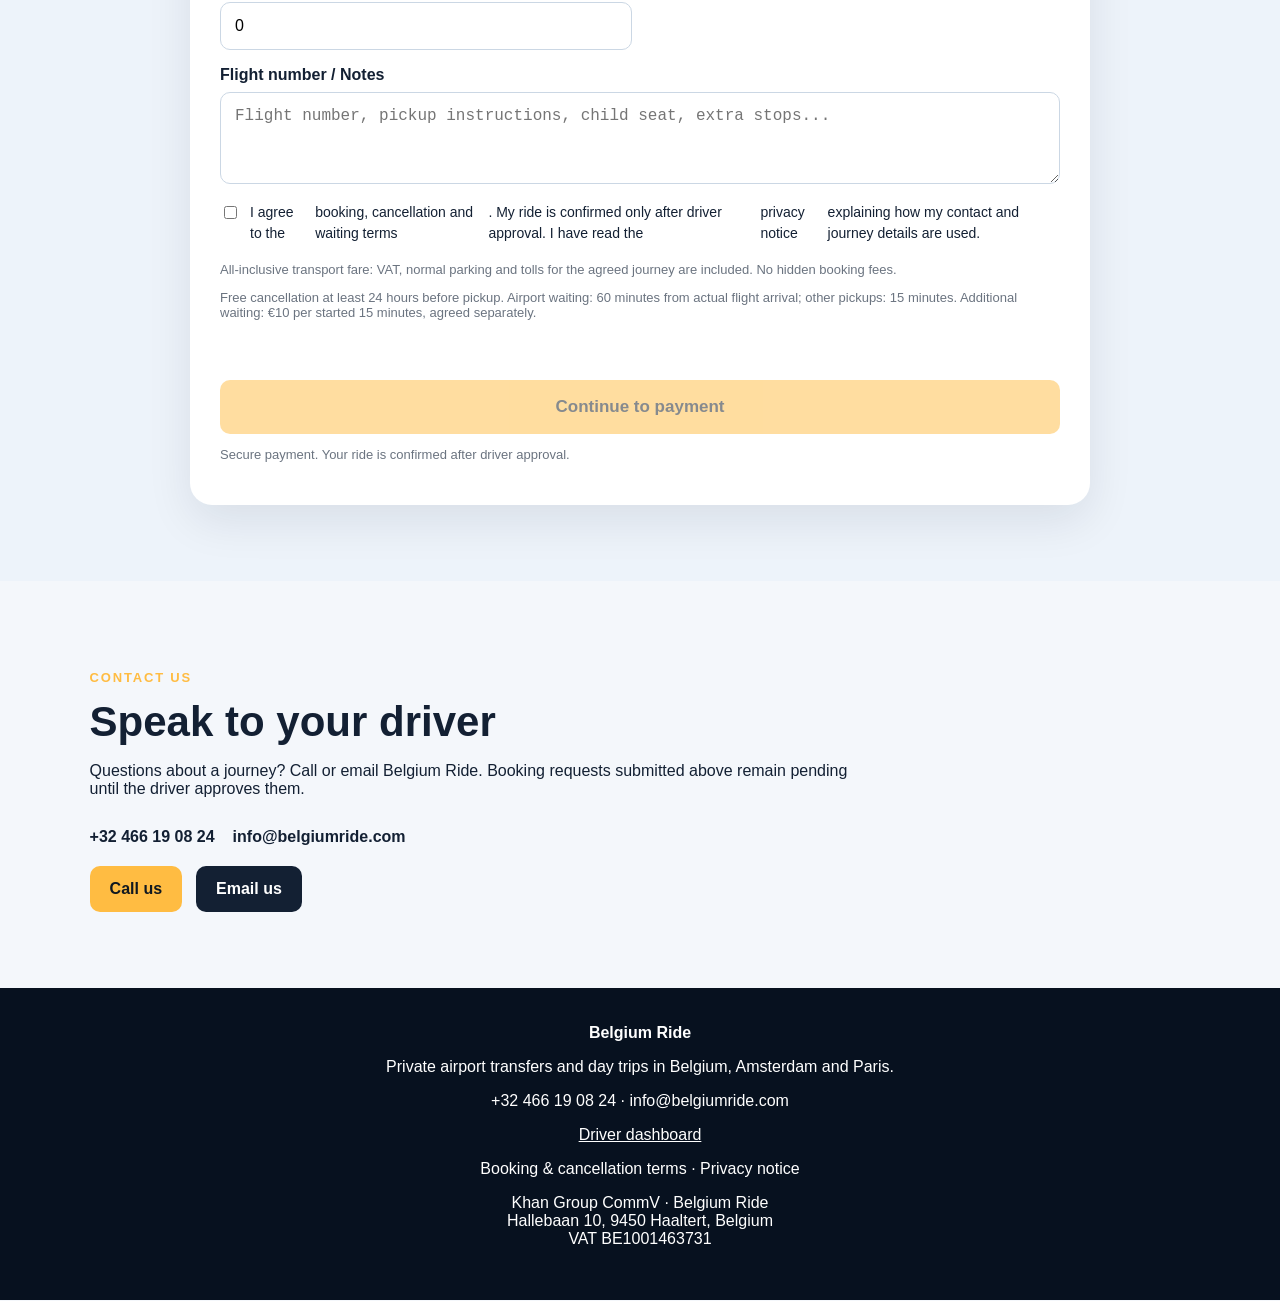
==== commit 648cbca2: "Update index.html" ====
--- a/index.html
+++ b/index.html
@@ -174,7 +174,7 @@
             
             <button id="requestBooking" onclick="saveBooking()" class="btn primary full" disabled>Continue to payment</button>
           </div>
-<p class="small">Test payments only. Your ride is confirmed after driver approval.</p>
+<p class="small">Secure payment. Your ride is confirmed after driver approval.</p>
         </div>
       </div>
     </section>
@@ -194,7 +194,7 @@
   </footer>
 
   <script>
-    window.GOOGLE_MAPS_API_KEY = "AIzaSyBNgeVP03fztdWEXpaSn84nmG_c0VZ3J9k";
+    window.GOOGLE_MAPS_API_KEY = "AIzaSyD_3oe-c1SStle2o8S42Rz8p00j7Rp9jM0";
   </script>
   <script src="https://cdn.jsdelivr.net/npm/@supabase/supabase-js@2.57.4/dist/umd/supabase.js"></script>
   <script src="booking-config.js"></script><script src="booking-api.js"></script>
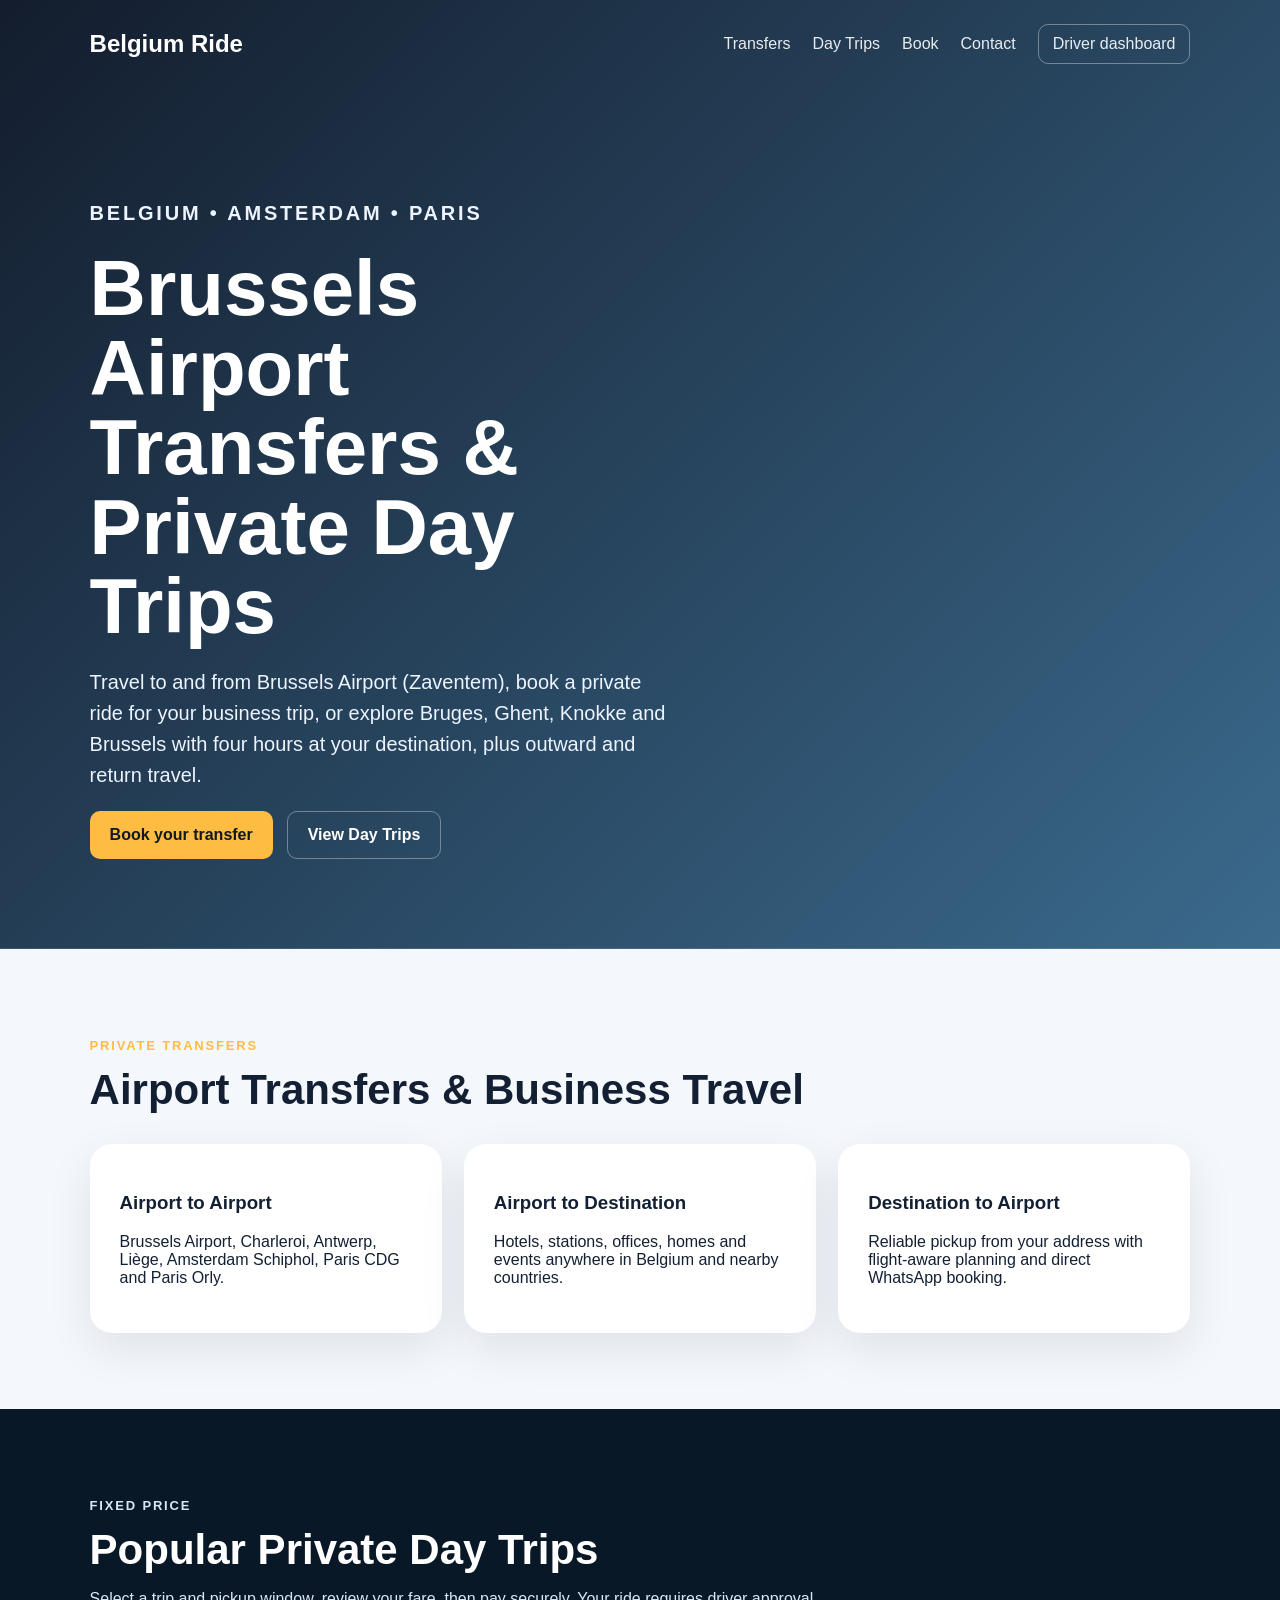
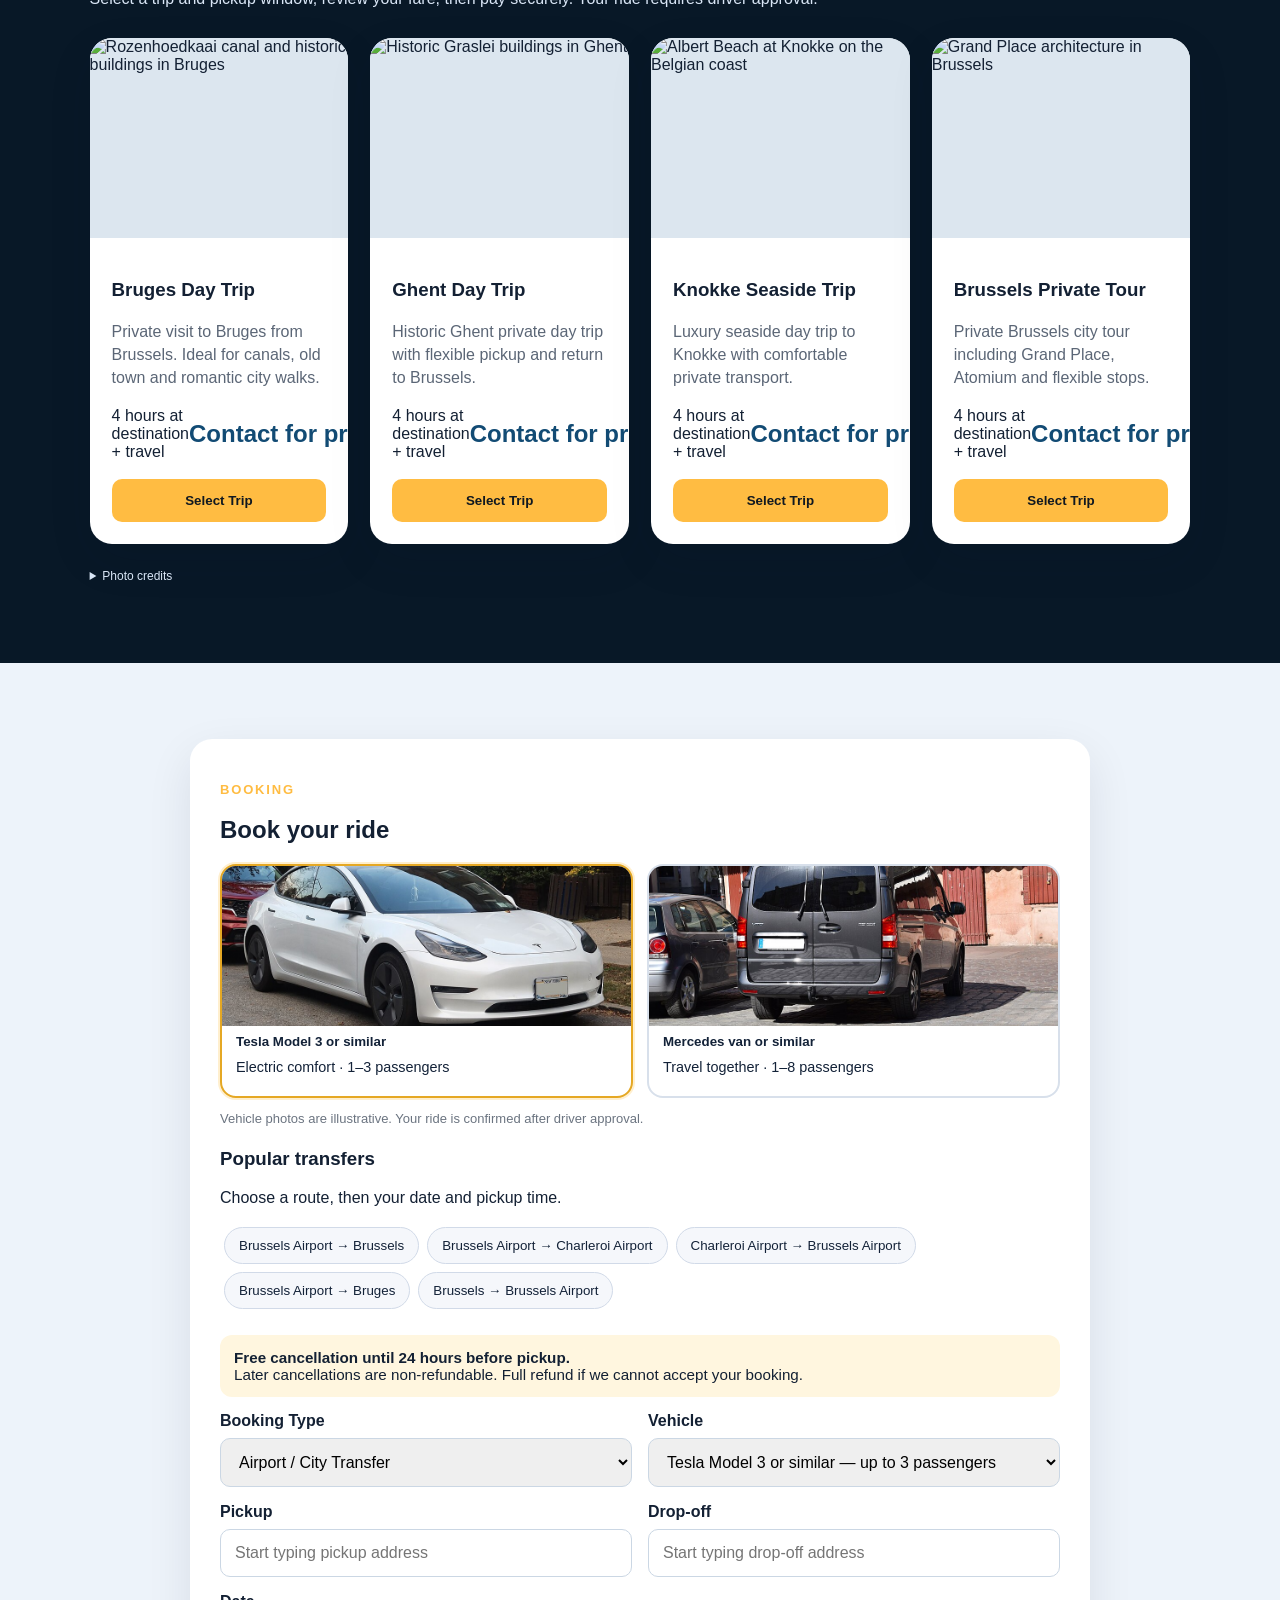
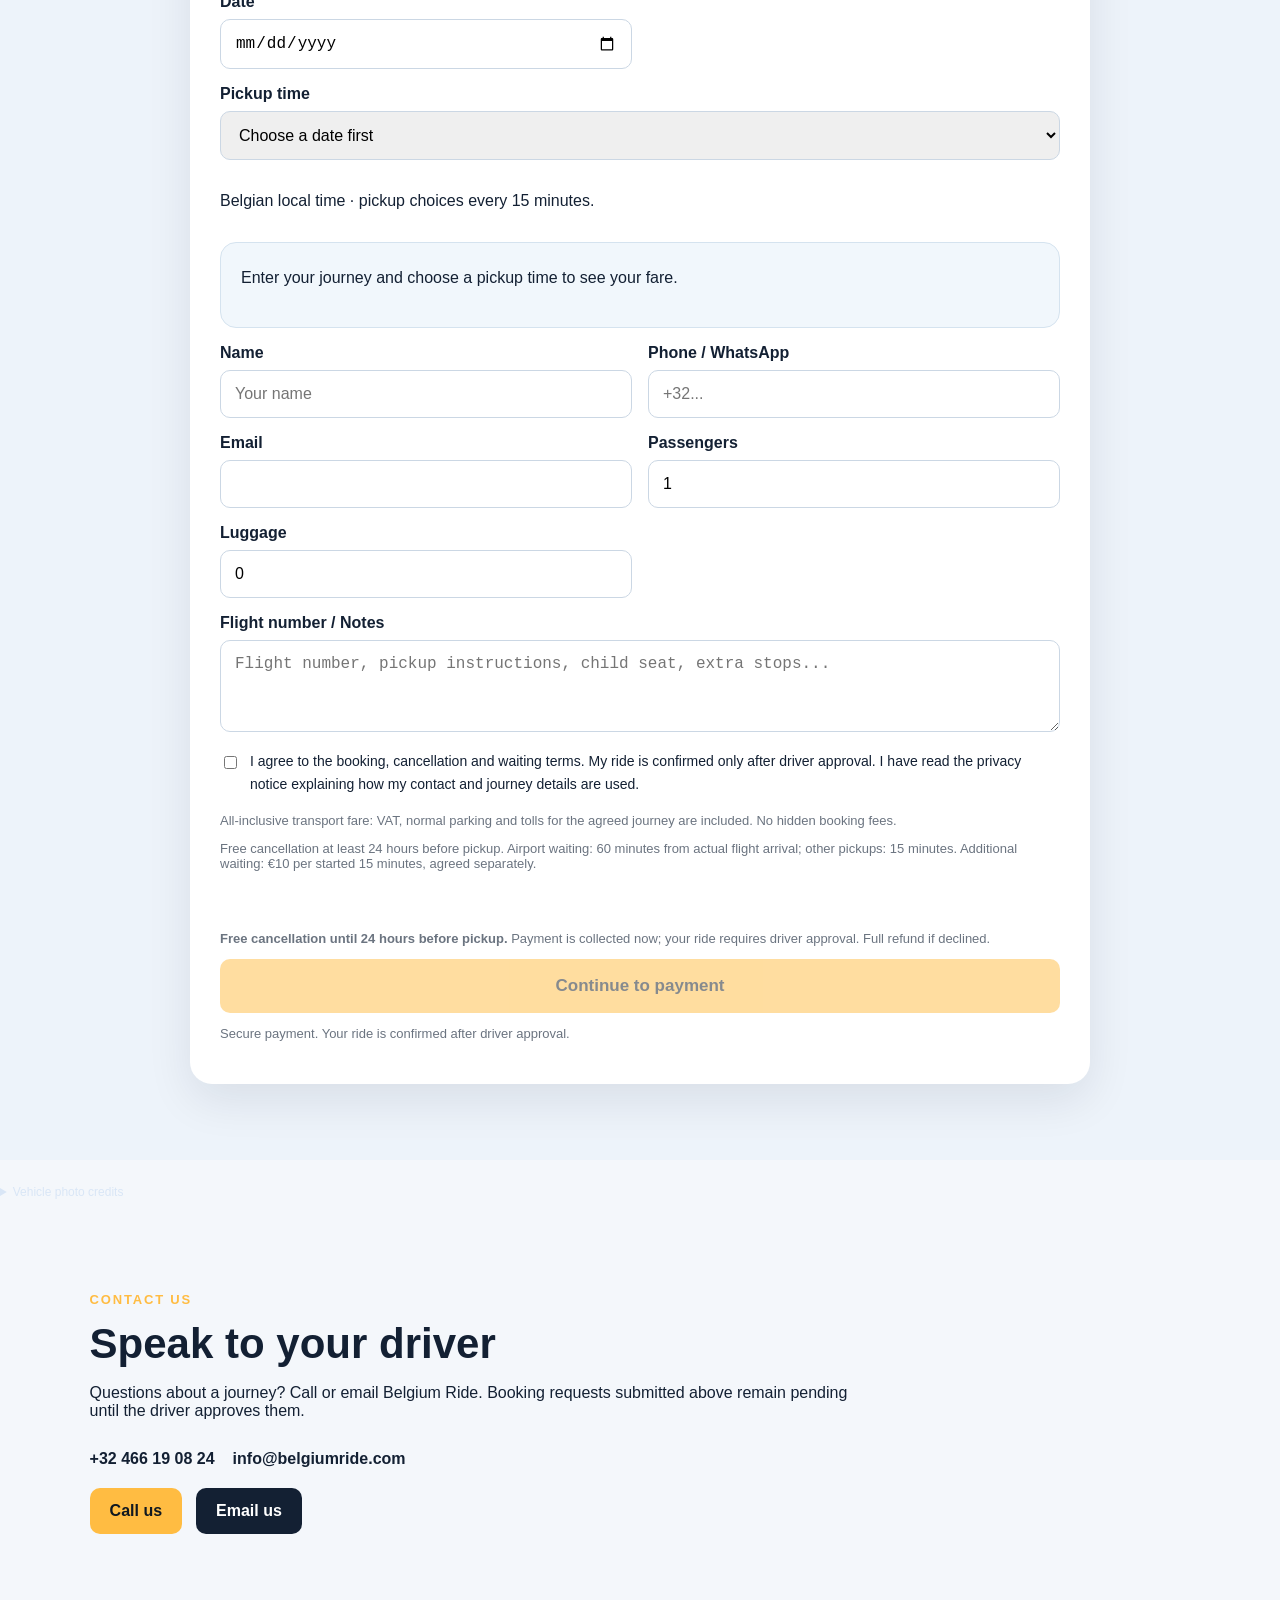
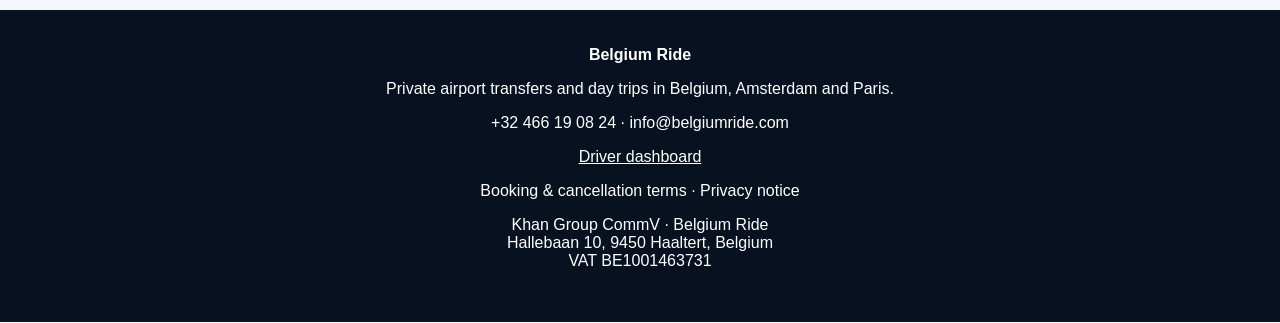
==== commit 0c45caa2: "Add files via upload" ====
--- a/index.html
+++ b/index.html
@@ -5,7 +5,7 @@
   <meta name="viewport" content="width=device-width, initial-scale=1.0" />
   <title>Brussels Airport Transfers &amp; Private Taxi | Belgium Ride</title>
   <meta name="description" content="Book Brussels Airport transfers, private business travel and 4-hour day trips with Belgium Ride. Choose your pickup time and see your fare before payment.">
-  <link rel="stylesheet" href="style.css?v=20261018-simple" />
+  <link rel="stylesheet" href="style.css?v=20261019-vehicles" />
 <link rel="canonical" href="https://belgiumride.com/"><meta property="og:site_name" content="Belgium Ride"><meta property="og:type" content="website"><meta property="og:title" content="Brussels Airport Transfers &amp; Private Taxi | Belgium Ride"><meta property="og:description" content="Airport transfers, business travel and 4-hour private day trips in Belgium. Choose your pickup time and see your fare online."><meta property="og:url" content="https://belgiumride.com/"><meta name="twitter:card" content="summary"><script type="application/ld+json">{"@context": "https://schema.org", "@type": "TaxiService", "name": "Belgium Ride", "url": "https://belgiumride.com/", "telephone": "+32466190824", "email": "info@belgiumride.com", "areaServed": {"@type": "Country", "name": "Belgium"}, "serviceType": ["Brussels Airport transfers", "Private business travel", "Private day trips"]}</script></head>
 <body>
   <header class="hero">
@@ -109,7 +109,11 @@
       <div class="booking-layout">
         <div class="booking-card">
           <p class="eyebrow">Booking</p>
-          <h2>Book your ride</h2>
+          <h2>Book your ride</h2><div class="vehicle-choices" role="group" aria-label="Choose your vehicle">
+<button type="button" class="vehicle-card selected" data-vehicle="standard" aria-pressed="true"><img src="tesla-model-3.jpg" alt="Illustrative Tesla Model 3" width="640" height="360" loading="lazy"><strong>Tesla Model 3 or similar</strong><span>Electric comfort · 1–3 passengers</span></button>
+<button type="button" class="vehicle-card" data-vehicle="van" aria-pressed="false"><img src="mercedes-van.jpg" alt="Illustrative Mercedes passenger van" width="640" height="360" loading="lazy"><strong>Mercedes van or similar</strong><span>Travel together · 1–8 passengers</span></button></div><p class="small">Vehicle photos are illustrative. Your ride is confirmed after driver approval.</p>
+<div class="quick-routes"><h3>Popular transfers</h3><p>Choose a route, then your date and pickup time.</p>
+<button type="button" data-route-pickup="Brussels Airport (BRU), Zaventem, Belgium" data-route-dropoff="Brussels, Belgium">Brussels Airport → Brussels</button><button type="button" data-route-pickup="Brussels Airport (BRU), Zaventem, Belgium" data-route-dropoff="Brussels South Charleroi Airport (CRL), Belgium">Brussels Airport → Charleroi Airport</button><button type="button" data-route-pickup="Brussels South Charleroi Airport (CRL), Belgium" data-route-dropoff="Brussels Airport (BRU), Zaventem, Belgium">Charleroi Airport → Brussels Airport</button><button type="button" data-route-pickup="Brussels Airport (BRU), Zaventem, Belgium" data-route-dropoff="Bruges, Belgium">Brussels Airport → Bruges</button><button type="button" data-route-pickup="Brussels, Belgium" data-route-dropoff="Brussels Airport (BRU), Zaventem, Belgium">Brussels → Brussels Airport</button></div><p class="cancellation-note"><strong>Free cancellation until 24 hours before pickup.</strong> Later cancellations are non-refundable. Full refund if we cannot accept your booking.</p>
 
           <div class="form-grid">
             <label>Booking Type
@@ -121,7 +125,7 @@
 
             <label>Vehicle
               <select id="vehicleType">
-                <option value="standard">Standard Car - up to 3 passengers</option>
+                <option value="standard">Tesla Model 3 or similar — up to 3 passengers</option><option value="van">Mercedes van or similar — up to 8 passengers</option>
                 
                 
               </select>
@@ -169,16 +173,16 @@
             </label>
           </div>
 
-          <label class="consent"><input id="bookingConsent" type="checkbox"> I agree to the <a href="booking-terms.html" target="_blank" rel="noopener">booking, cancellation and waiting terms</a>. My ride is confirmed only after driver approval. I have read the <a href="privacy.html" target="_blank" rel="noopener">privacy notice</a> explaining how my contact and journey details are used.</label><p class="small">All-inclusive transport fare: VAT, normal parking and tolls for the agreed journey are included. No hidden booking fees.</p><p class="small">Free cancellation at least 24 hours before pickup. Airport waiting: 60 minutes from actual flight arrival; other pickups: 15 minutes. Additional waiting: €10 per started 15 minutes, agreed separately.</p><p id="bookingStatus" role="status" aria-live="polite"></p>
+          <label class="consent"><input id="bookingConsent" type="checkbox"><span> I agree to the <a href="booking-terms.html" target="_blank" rel="noopener">booking, cancellation and waiting terms</a>. My ride is confirmed only after driver approval. I have read the <a href="privacy.html" target="_blank" rel="noopener">privacy notice</a> explaining how my contact and journey details are used.</span></label><p class="small">All-inclusive transport fare: VAT, normal parking and tolls for the agreed journey are included. No hidden booking fees.</p><p class="small">Free cancellation at least 24 hours before pickup. Airport waiting: 60 minutes from actual flight arrival; other pickups: 15 minutes. Additional waiting: €10 per started 15 minutes, agreed separately.</p><p id="bookingStatus" role="status" aria-live="polite"></p>
 <div class="button-row">
             
-            <button id="requestBooking" onclick="saveBooking()" class="btn primary full" disabled>Continue to payment</button>
+            <p class="small"><strong>Free cancellation until 24 hours before pickup.</strong> Payment is collected now; your ride requires driver approval. Full refund if declined.</p><button id="requestBooking" onclick="saveBooking()" class="btn primary full" disabled>Continue to payment</button>
           </div>
 <p class="small">Secure payment. Your ride is confirmed after driver approval.</p>
         </div>
       </div>
     </section>
-  </main>
+  <details class="photo-credits"><summary>Vehicle photo credits</summary><p>Illustrative photographs resized for display: Tesla — <a href="https://commons.wikimedia.org/wiki/File:2021_Tesla_Model_3,_front_11.10.21.jpg">Kevauto</a>, CC BY-SA 4.0; Mercedes — <a href="https://commons.wikimedia.org/wiki/File:Mercedes-Benz_V-Klasse_(W447)_Vito_119_CDI_(2019)_(52198584990).jpg">Charles</a>, CC BY 2.0. <a href="https://creativecommons.org/licenses/by-sa/4.0/">Tesla licence</a> · <a href="https://creativecommons.org/licenses/by/2.0/">Mercedes licence</a>.</p></details></main>
 
   <section id="contact" class="section contact-section">
     <div class="section-title"><p class="eyebrow">Contact us</p><h2>Speak to your driver</h2><p>Questions about a journey? Call or email Belgium Ride. Booking requests submitted above remain pending until the driver approves them.</p></div>
@@ -200,6 +204,6 @@
   <script src="booking-config.js"></script><script src="booking-api.js"></script>
   <script src="pricing.js?v=20261018-simple"></script>
   <script src="script.js?v=20261018-simple"></script><script src="availability.js?v=20261018-simple"></script>
-<script src="payments.js?v=20261018-simple"></script>
+<script src="payments.js?v=20261019-vehicles"></script><script src="vehicle-booking.js?v=20261019-vehicles"></script>
 </body>
 </html>
--- a/style.css
+++ b/style.css
@@ -11,3 +11,6 @@
 /* Single-form booking and section-based driver dashboard */
 .booking-layout{display:block;max-width:900px;margin:auto}.inline-fare{border:1px solid #d5e3ef;background:#f1f7fc;border-radius:16px;padding:20px;min-height:86px}.inline-fare .fare-label{display:block;font-size:14px;font-weight:700;color:#52637a}.inline-fare .big-price{display:block;margin:4px 0;font-size:36px}.inline-fare p{margin:6px 0}.booking-card .button-row{display:block}.booking-card #requestBooking{min-height:54px;font-size:17px}.driver-tabs{position:sticky;top:0;z-index:10;display:flex;gap:8px;flex-wrap:wrap;padding:14px 0;background:#f4f7fb;border-bottom:1px solid #d8e2eb;margin-bottom:20px}.driver-tabs button{border:1px solid #ccd8e4;border-radius:10px;padding:12px 16px;background:white;color:#132033;font-weight:700;cursor:pointer}.driver-tabs button[aria-pressed=true]{background:#132033;color:white}.driver-tabs span{display:inline-block;border-radius:20px;background:#ffbc42;color:#132033;padding:2px 7px;margin-left:4px}.driver-search{max-width:620px;margin-bottom:24px}.driver-view>.booking-card{margin:18px 0}.driver-view>h2{font-size:28px}.driver-view article.quote{border:1px solid #dce5ef;background:white;box-shadow:0 5px 18px #13203308}.driver-view .btn{min-height:44px}.weekly-day{display:grid;grid-template-columns:150px 1fr;gap:14px;padding:14px 0;border-bottom:1px solid #e3eaf0}.time-period{display:flex;gap:10px;align-items:end;flex-wrap:wrap}.day-periods{display:flex;gap:10px;flex-direction:column}.weekly-day.off{opacity:.55}.preview-day{display:flex;gap:20px;padding:10px 0}.schedule-heading{display:flex;justify-content:space-between;align-items:center}.timezone-pill{border-radius:20px;background:#e7f1f7;padding:8px 12px}.weekly-card,.exception-card,.manual-window{margin-top:20px}.driver-view #pricingFields{border:0;padding:0}.admin-body .section{max-width:1280px;margin:auto;padding-top:24px}label.consent{flex-direction:row;font-size:14px;font-weight:500;line-height:1.5}.consent input{margin-top:4px}@media(max-width:760px){.driver-tabs{gap:6px}.driver-tabs button{padding:10px;font-size:12px;flex:1 1 auto}.weekly-day{grid-template-columns:1fr}.booking-card{padding:22px}.driver-view article .btn{width:100%;margin-left:0;margin-right:0}.inline-fare .big-price{font-size:32px}}
 .working-hours-row{display:grid;grid-template-columns:minmax(130px,1fr) 150px 150px;gap:16px;align-items:center;padding:14px 0;border-bottom:1px solid #e3eaf0}.hours-day{display:flex!important;flex-direction:row;align-items:center;gap:10px}.hours-day input{width:20px;height:20px}.hours-off{display:none}.working-hours-row.is-off input[type=time]{opacity:.4}.working-hours-row.is-off .hours-off{display:block;grid-column:2/-1;color:#67788c}.working-hours-row.is-off label:has(input[type=time]){display:none}#saveWorkingHours{margin-top:22px}@media(max-width:600px){.working-hours-row{grid-template-columns:1fr 1fr;gap:10px}.hours-day{grid-column:1/-1}.working-hours-row.is-off .hours-off{grid-column:1/-1}}
+
+/* Vehicle selection and route shortcuts */
+.vehicle-choices{display:grid;grid-template-columns:1fr 1fr;gap:14px;margin:20px 0 8px}.vehicle-card{background:#fff;border:2px solid #d8e0eb;border-radius:16px;padding:0 0 16px;overflow:hidden;text-align:left;color:#132238;cursor:pointer}.vehicle-card.selected{border-color:#e5a824;box-shadow:0 0 0 2px #ffbf3f40}.vehicle-card img{width:100%;height:160px;object-fit:cover}.vehicle-card strong,.vehicle-card span{display:block;padding:5px 14px}.vehicle-card span{font-size:.9rem}.quick-routes{margin:22px 0}.quick-routes button{display:inline-block;border:1px solid #d1dae8;border-radius:20px;padding:10px 14px;background:#f5f7fb;color:#132238;margin:4px;cursor:pointer}.quick-routes button:hover,.quick-routes button:focus-visible{background:#fff0cb}.cancellation-note{background:#fff6df;border-radius:12px;padding:14px;font-size:.95rem}.cancellation-note strong{display:block}.consent{display:flex;align-items:flex-start;gap:12px}.consent span{display:block;line-height:1.6}.consent input{flex:0 0 auto;margin-top:6px}.vehicle-card:focus-visible{outline:3px solid #132238;outline-offset:3px}@media(max-width:520px){.vehicle-choices{gap:8px}.vehicle-card img{height:110px}.vehicle-card strong,.vehicle-card span{padding:5px 9px}.vehicle-card strong{font-size:.94rem}}
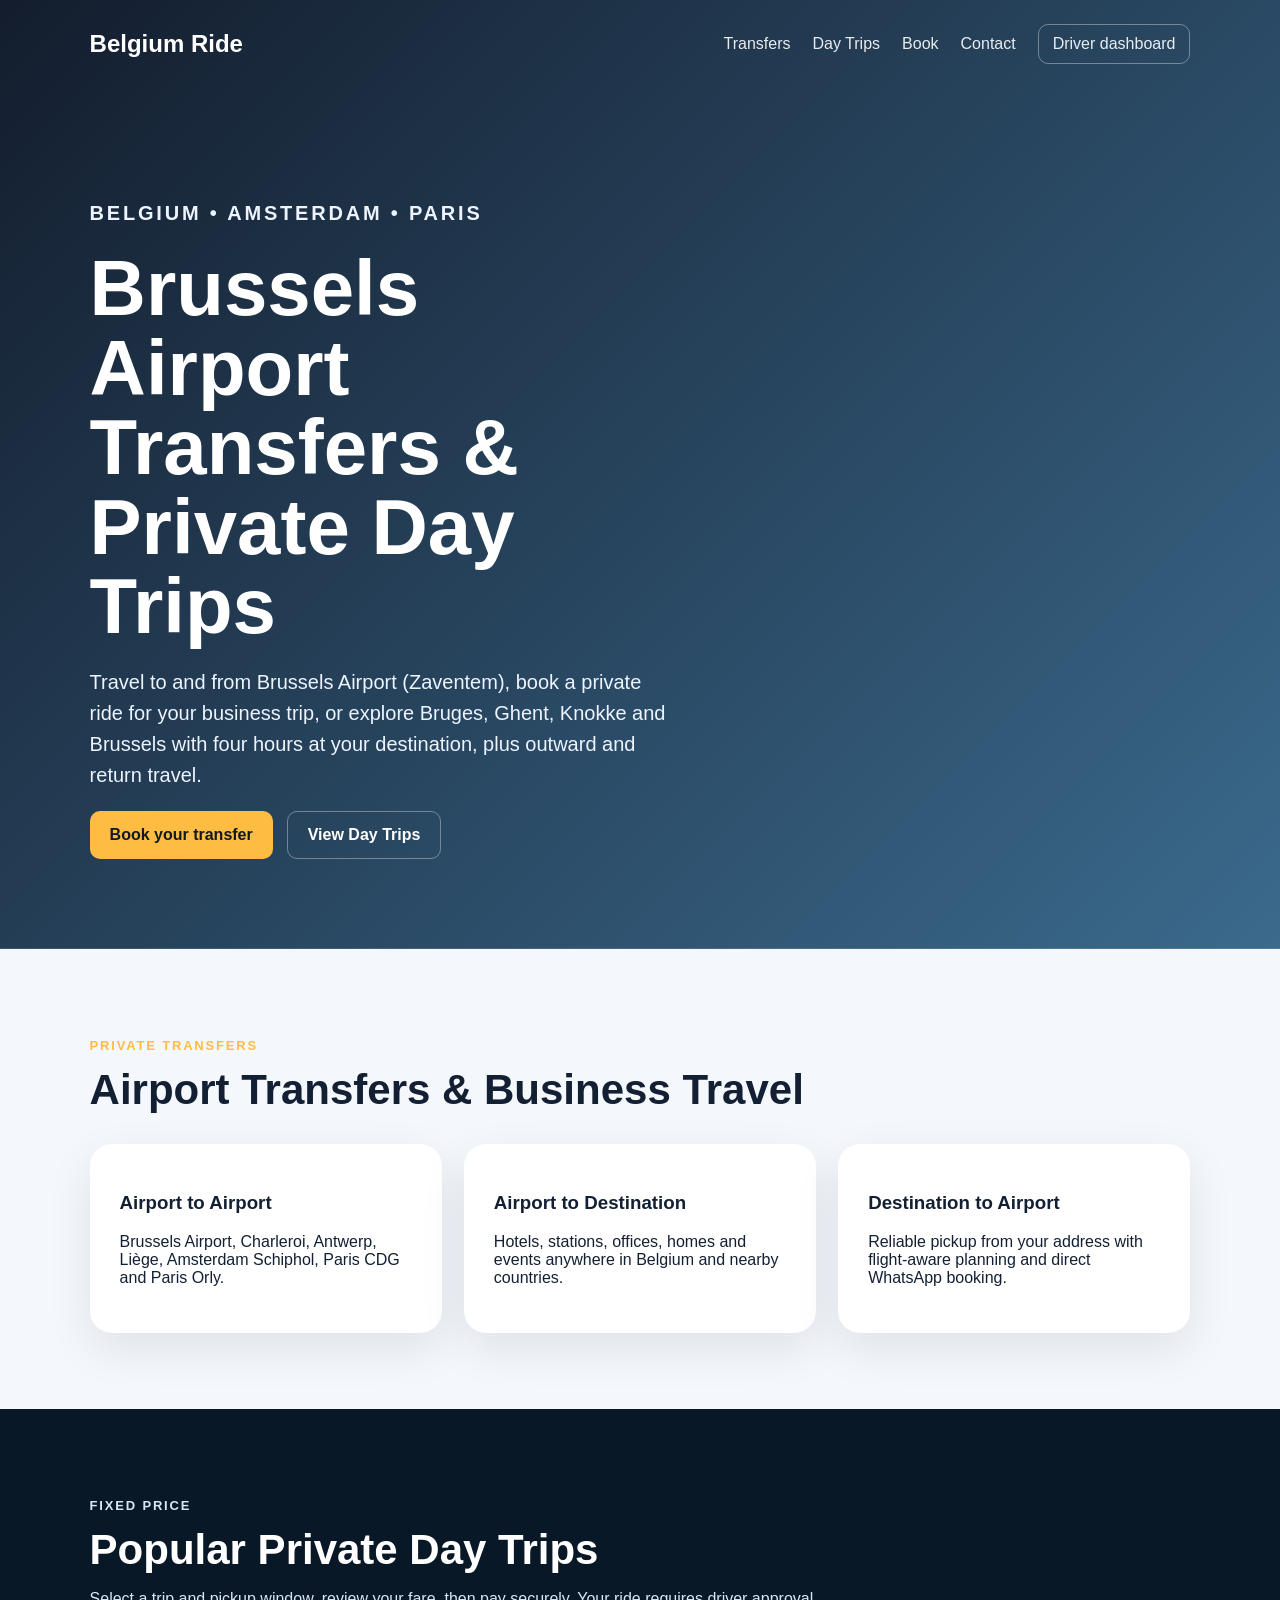
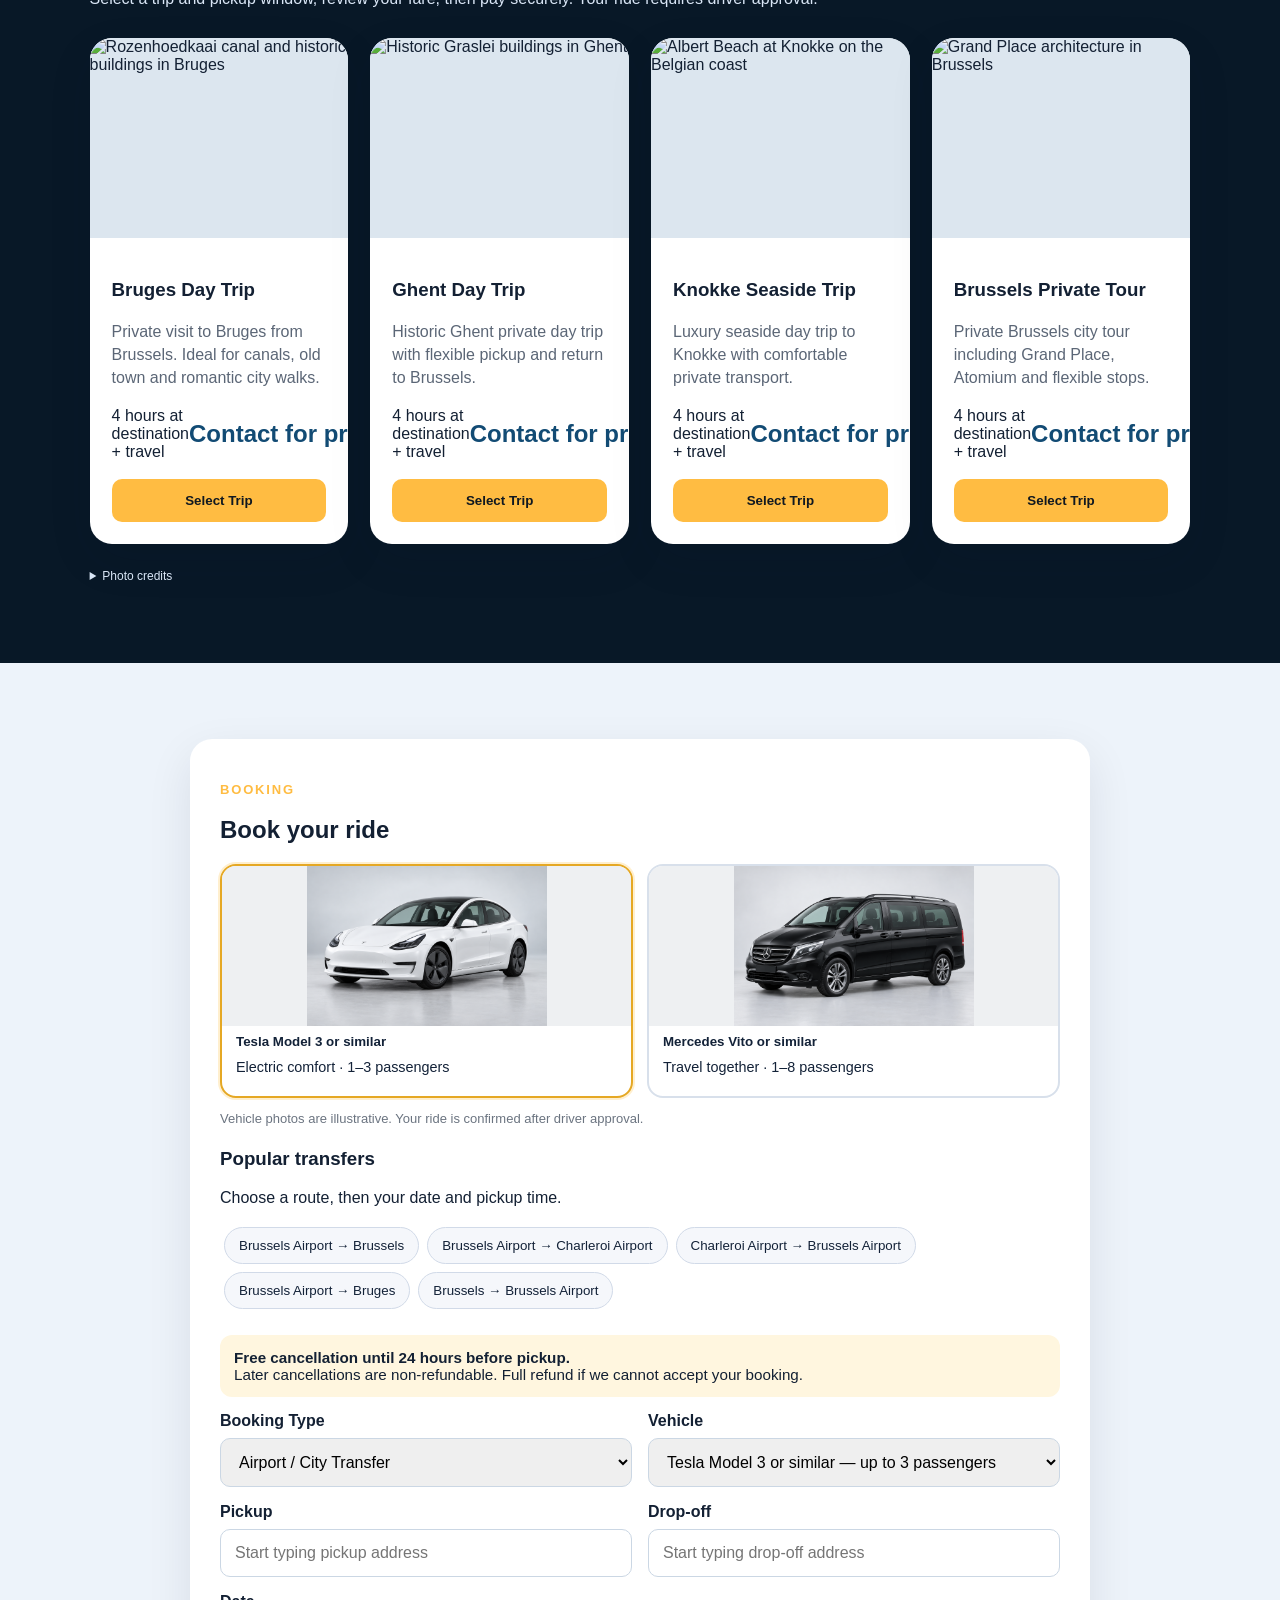
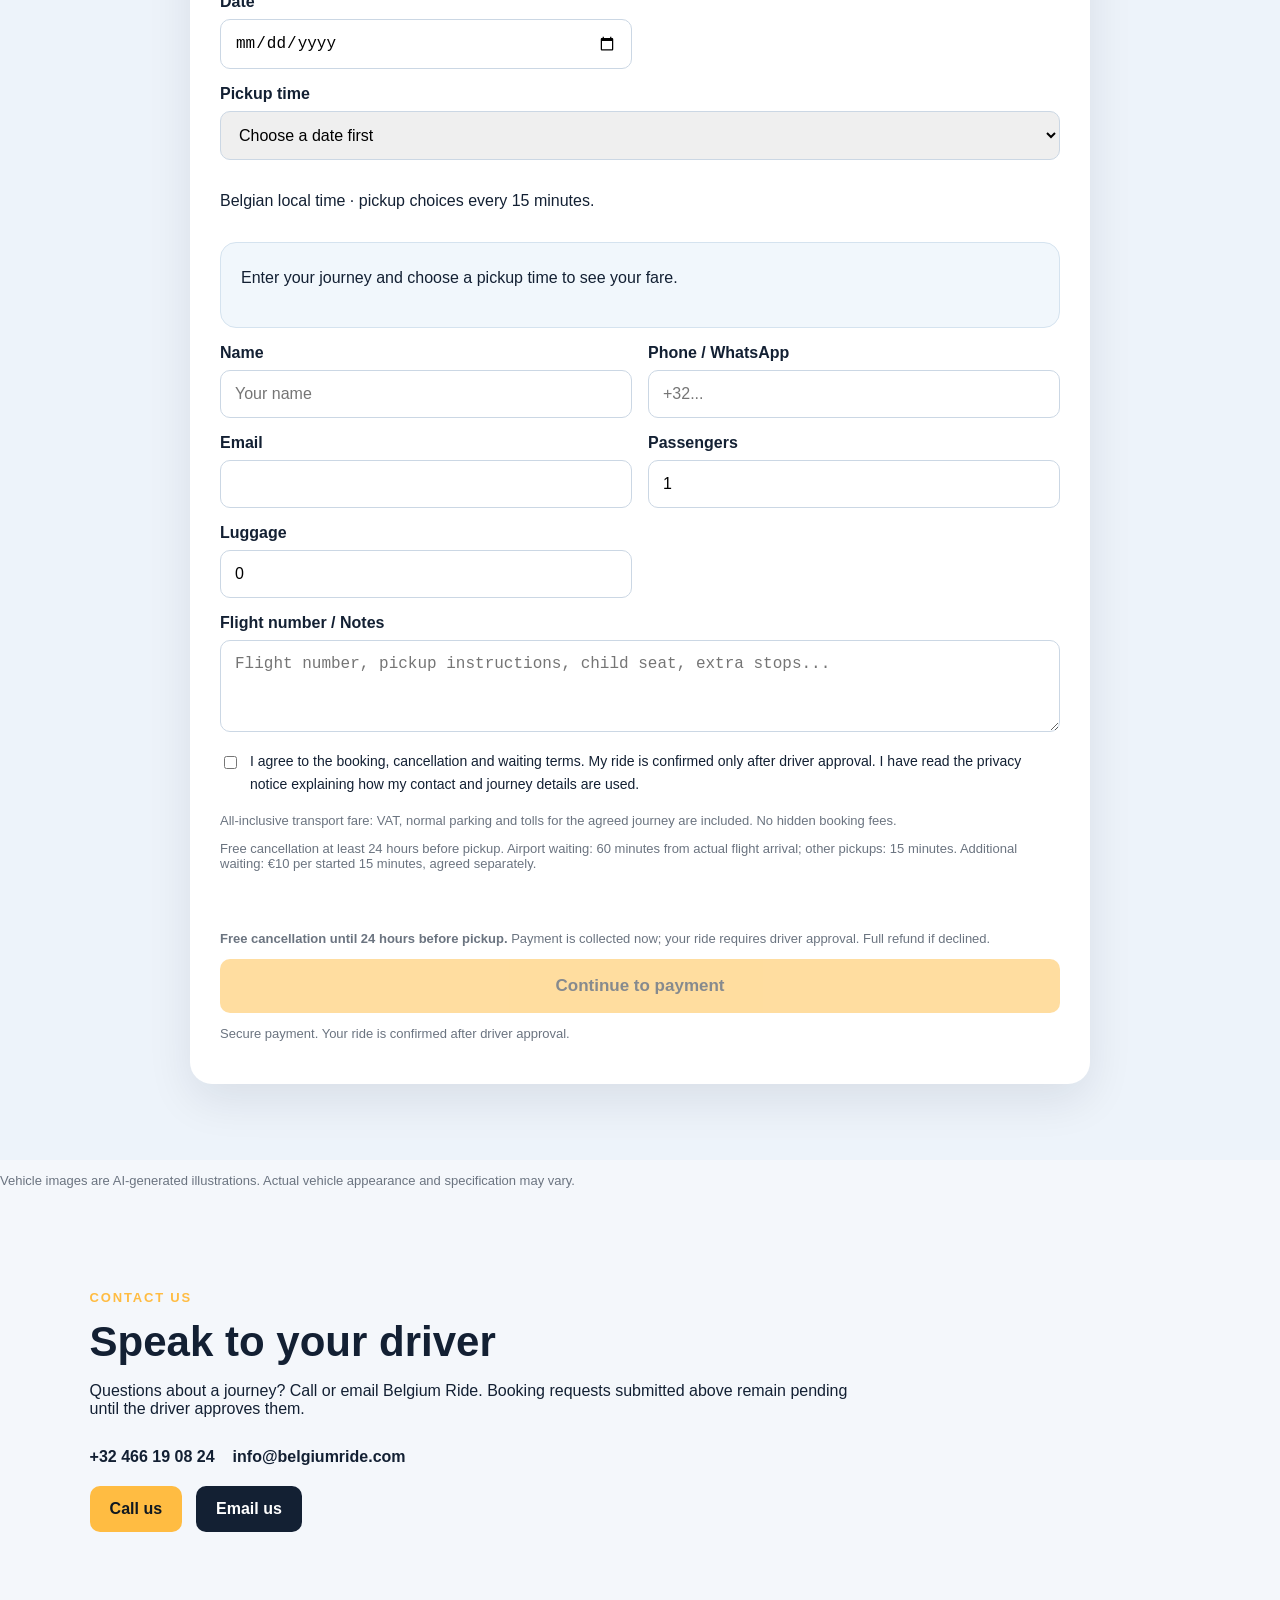
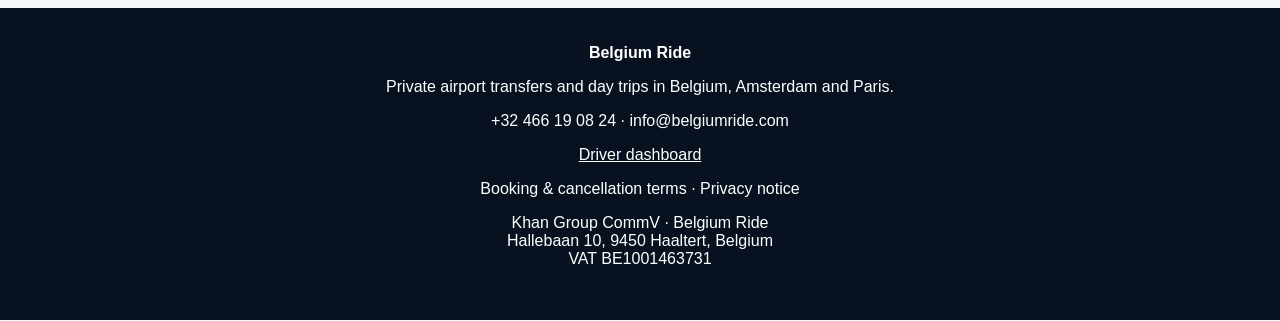
==== commit 879ef4d8: "Add files via upload" ====
--- a/index.html
+++ b/index.html
@@ -6,7 +6,7 @@
   <title>Brussels Airport Transfers &amp; Private Taxi | Belgium Ride</title>
   <meta name="description" content="Book Brussels Airport transfers, private business travel and 4-hour day trips with Belgium Ride. Choose your pickup time and see your fare before payment.">
   <link rel="stylesheet" href="style.css?v=20261019-vehicles" />
-<link rel="canonical" href="https://belgiumride.com/"><meta property="og:site_name" content="Belgium Ride"><meta property="og:type" content="website"><meta property="og:title" content="Brussels Airport Transfers &amp; Private Taxi | Belgium Ride"><meta property="og:description" content="Airport transfers, business travel and 4-hour private day trips in Belgium. Choose your pickup time and see your fare online."><meta property="og:url" content="https://belgiumride.com/"><meta name="twitter:card" content="summary"><script type="application/ld+json">{"@context": "https://schema.org", "@type": "TaxiService", "name": "Belgium Ride", "url": "https://belgiumride.com/", "telephone": "+32466190824", "email": "info@belgiumride.com", "areaServed": {"@type": "Country", "name": "Belgium"}, "serviceType": ["Brussels Airport transfers", "Private business travel", "Private day trips"]}</script></head>
+<link rel="canonical" href="https://belgiumride.com/"><meta property="og:site_name" content="Belgium Ride"><meta property="og:type" content="website"><meta property="og:title" content="Brussels Airport Transfers &amp; Private Taxi | Belgium Ride"><meta property="og:description" content="Airport transfers, business travel and 4-hour private day trips in Belgium. Choose your pickup time and see your fare online."><meta property="og:url" content="https://belgiumride.com/"><meta name="twitter:card" content="summary"><script type="application/ld+json">{"@context": "https://schema.org", "@type": "TaxiService", "name": "Belgium Ride", "url": "https://belgiumride.com/", "telephone": "+32466190824", "email": "info@belgiumride.com", "areaServed": {"@type": "Country", "name": "Belgium"}, "serviceType": ["Brussels Airport transfers", "Private business travel", "Private day trips"]}</script><style>.vehicle-card img{object-fit:contain;background:#eef0f2}</style></head>
 <body>
   <header class="hero">
     <nav class="nav">
@@ -110,8 +110,8 @@
         <div class="booking-card">
           <p class="eyebrow">Booking</p>
           <h2>Book your ride</h2><div class="vehicle-choices" role="group" aria-label="Choose your vehicle">
-<button type="button" class="vehicle-card selected" data-vehicle="standard" aria-pressed="true"><img src="tesla-model-3.jpg" alt="Illustrative Tesla Model 3" width="640" height="360" loading="lazy"><strong>Tesla Model 3 or similar</strong><span>Electric comfort · 1–3 passengers</span></button>
-<button type="button" class="vehicle-card" data-vehicle="van" aria-pressed="false"><img src="mercedes-van.jpg" alt="Illustrative Mercedes passenger van" width="640" height="360" loading="lazy"><strong>Mercedes van or similar</strong><span>Travel together · 1–8 passengers</span></button></div><p class="small">Vehicle photos are illustrative. Your ride is confirmed after driver approval.</p>
+<button type="button" class="vehicle-card selected" data-vehicle="standard" aria-pressed="true"><img src="tesla-model-3-studio.png" alt="Illustrative Tesla Model 3" width="640" height="360" loading="lazy"><strong>Tesla Model 3 or similar</strong><span>Electric comfort · 1–3 passengers</span></button>
+<button type="button" class="vehicle-card" data-vehicle="van" aria-pressed="false"><img src="mercedes-vito-2024-studio.png" alt="Illustrative 2024 Mercedes Vito passenger van" width="640" height="360" loading="lazy"><strong>Mercedes Vito or similar</strong><span>Travel together · 1–8 passengers</span></button></div><p class="small">Vehicle photos are illustrative. Your ride is confirmed after driver approval.</p>
 <div class="quick-routes"><h3>Popular transfers</h3><p>Choose a route, then your date and pickup time.</p>
 <button type="button" data-route-pickup="Brussels Airport (BRU), Zaventem, Belgium" data-route-dropoff="Brussels, Belgium">Brussels Airport → Brussels</button><button type="button" data-route-pickup="Brussels Airport (BRU), Zaventem, Belgium" data-route-dropoff="Brussels South Charleroi Airport (CRL), Belgium">Brussels Airport → Charleroi Airport</button><button type="button" data-route-pickup="Brussels South Charleroi Airport (CRL), Belgium" data-route-dropoff="Brussels Airport (BRU), Zaventem, Belgium">Charleroi Airport → Brussels Airport</button><button type="button" data-route-pickup="Brussels Airport (BRU), Zaventem, Belgium" data-route-dropoff="Bruges, Belgium">Brussels Airport → Bruges</button><button type="button" data-route-pickup="Brussels, Belgium" data-route-dropoff="Brussels Airport (BRU), Zaventem, Belgium">Brussels → Brussels Airport</button></div><p class="cancellation-note"><strong>Free cancellation until 24 hours before pickup.</strong> Later cancellations are non-refundable. Full refund if we cannot accept your booking.</p>
 
@@ -125,7 +125,7 @@
 
             <label>Vehicle
               <select id="vehicleType">
-                <option value="standard">Tesla Model 3 or similar — up to 3 passengers</option><option value="van">Mercedes van or similar — up to 8 passengers</option>
+                <option value="standard">Tesla Model 3 or similar — up to 3 passengers</option><option value="van">Mercedes Vito or similar — up to 8 passengers</option>
                 
                 
               </select>
@@ -182,7 +182,7 @@
         </div>
       </div>
     </section>
-  <details class="photo-credits"><summary>Vehicle photo credits</summary><p>Illustrative photographs resized for display: Tesla — <a href="https://commons.wikimedia.org/wiki/File:2021_Tesla_Model_3,_front_11.10.21.jpg">Kevauto</a>, CC BY-SA 4.0; Mercedes — <a href="https://commons.wikimedia.org/wiki/File:Mercedes-Benz_V-Klasse_(W447)_Vito_119_CDI_(2019)_(52198584990).jpg">Charles</a>, CC BY 2.0. <a href="https://creativecommons.org/licenses/by-sa/4.0/">Tesla licence</a> · <a href="https://creativecommons.org/licenses/by/2.0/">Mercedes licence</a>.</p></details></main>
+  <p class="small">Vehicle images are AI-generated illustrations. Actual vehicle appearance and specification may vary.</p></main>
 
   <section id="contact" class="section contact-section">
     <div class="section-title"><p class="eyebrow">Contact us</p><h2>Speak to your driver</h2><p>Questions about a journey? Call or email Belgium Ride. Booking requests submitted above remain pending until the driver approves them.</p></div>
